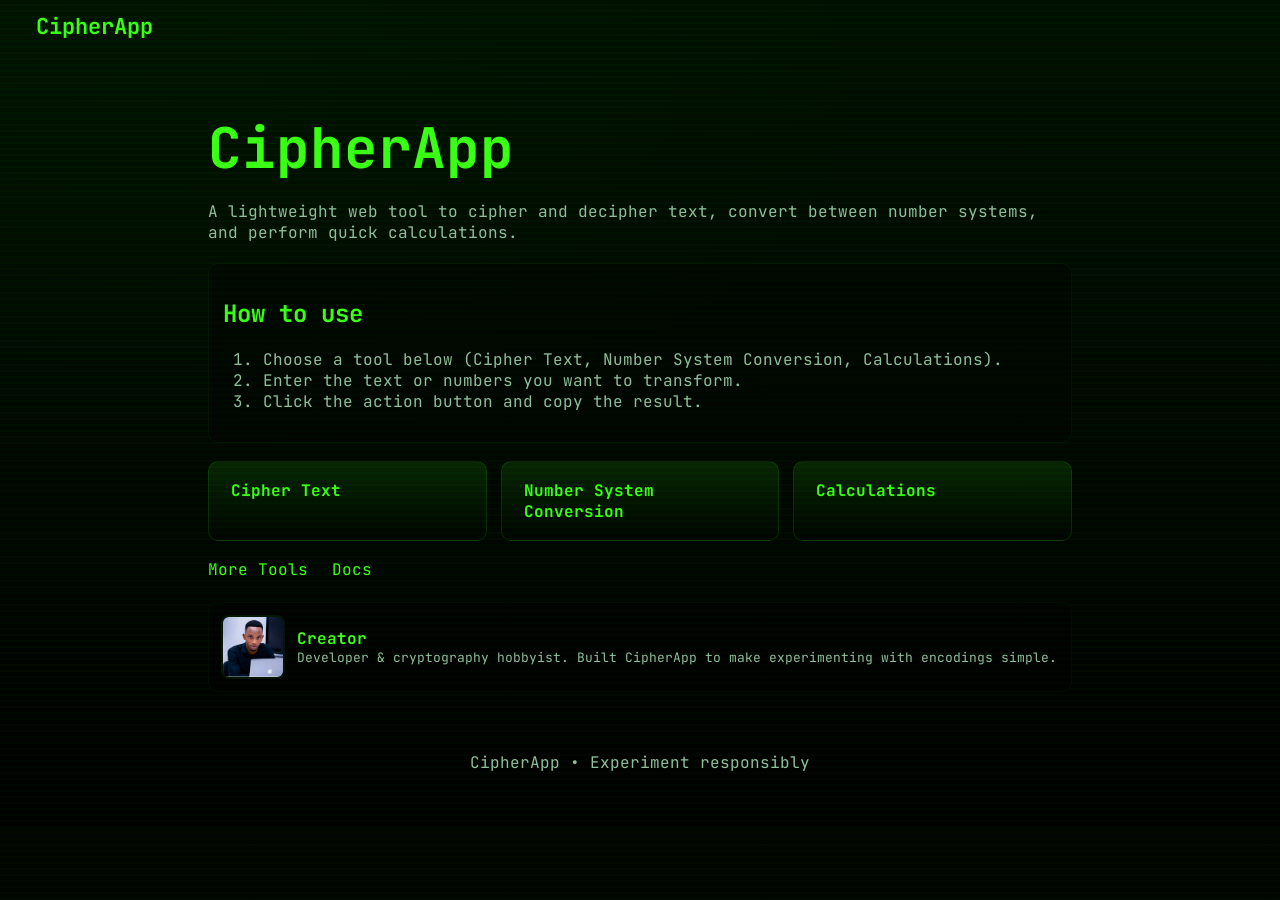
==== index.html @ bc1c87d9 "HomePage for the CipherApp Done" ====
<!doctype html>
<html lang="en">
<head>
	<meta charset="utf-8" />
	<meta name="viewport" content="width=device-width,initial-scale=1" />
	<title>CipherApp — Home</title>
	<link rel="stylesheet" href="style.css">
	<link href="https://fonts.googleapis.com/css2?family=JetBrains+Mono:wght@300;400;600&display=swap" rel="stylesheet">
</head>
<body>
	<div class="matrix"></div>
	<header class="topbar">
		<div class="brand">CipherApp</div>
	</header>

	<main class="center">
		<h1>CipherApp</h1>
		<p class="lead">A lightweight web tool to cipher and decipher text, convert between number systems, and perform quick calculations.</p>

		<section class="how">
			<h2>How to use</h2>
			<ol>
				<li>Choose a tool below (Cipher Text, Number System Conversion, Calculations).</li>
				<li>Enter the text or numbers you want to transform.</li>
				<li>Click the action button and copy the result.</li>
			</ol>
		</section>

		<div class="actions-row">
			<a class="big-btn" href="#cipher">Cipher Text</a>
			<a class="big-btn" href="#numbers">Number System Conversion</a>
			<a class="big-btn" href="#calc">Calculations</a>
		</div>

		<div class="extra-row">
			<a class="link-btn" href="#tools">More Tools</a>
			<a class="link-btn" href="#docs">Docs</a>
		</div>

		<aside class="dev-card">
			<img src="imgs/ME.png" alt="Creator" class="dp">
			<div>
				<div class="dev-name">Creator</div>
				<div class="dev-bio">Developer & cryptography hobbyist. Built CipherApp to make experimenting with encodings simple.</div>
			</div>
		</aside>
	</main>

	<footer class="footer">CipherApp • Experiment responsibly</footer>
</body>
</html>
---- style.css ----
:root{
	--bg:#000a00;
	--panel:#07130a;
	--muted:#8fbf9a;
	--neon:#39ff14;
	--glass: rgba(255,255,255,0.02);
}

*{box-sizing:border-box}
html,body{height:100%}
body{
	margin:0;
	font-family: 'JetBrains Mono', ui-monospace, SFMono-Regular, Menlo, Monaco, 'Roboto Mono', monospace;
	background: radial-gradient(800px 400px at 10% 10%, rgba(57,255,20,0.02), transparent), linear-gradient(180deg,#001000 0%, #000 100%);
	color: #b8f7b0;
	-webkit-font-smoothing:antialiased;
	-moz-osx-font-smoothing:grayscale;
}

.matrix{
	position:fixed; inset:0; z-index:0; pointer-events:none; background-image: linear-gradient(transparent 92%, rgba(57,255,20,0.02) 92%), repeating-linear-gradient(0deg, rgba(57,255,20,0.02) 0 2px, transparent 2px 6px);
	mix-blend-mode:screen; opacity:0.9;
}

.topbar{position:relative; z-index:3; padding:12px 36px}
.brand{font-size:22px; color:var(--neon); font-weight:700}

.center{position:relative; z-index:3; max-width:920px; margin:28px auto; padding:24px 28px; text-align:left}
h1{font-size:56px; margin:6px 0; color:var(--neon);}
.lead{color:var(--muted); font-size:16px; margin-bottom:20px}

.how{background:rgba(0,0,0,0.3); border:1px solid rgba(57,255,20,0.06); padding:14px; border-radius:10px; color:var(--muted); margin-bottom:18px}
.how h2{color:var(--neon)}

.actions-row{display:flex; gap:14px; margin:18px 0}
.big-btn{flex:1; display:inline-block; padding:18px 22px; background:linear-gradient(180deg, rgba(57,255,20,0.12), rgba(0,0,0,0.2)); color:var(--neon); text-decoration:none; border-radius:10px; font-weight:700; border:1px solid rgba(57,255,20,0.12)}
.big-btn:hover{box-shadow:0 10px 30px rgba(57,255,20,0.06)}

.extra-row{margin-top:10px}
.link-btn{color:var(--neon); text-decoration:none; margin-right:14px}

.dev-card{display:flex; gap:12px; align-items:center; margin-top:22px; background:rgba(0,0,0,0.35); padding:12px; border-radius:10px; border:1px solid rgba(57,255,20,0.04)}
.dev-card .dp{width:64px; height:64px; border-radius:8px; object-fit:cover; border:2px solid rgba(57,255,20,0.08)}
.dev-name{font-weight:700; color:var(--neon)}
.dev-bio{color:var(--muted); font-size:13px}

.footer{margin-top:36px; color:var(--muted); text-align:center}

@media (max-width:700px){
	.actions-row{flex-direction:column}
	.big-btn{width:100%}
	.center{padding:18px}
}
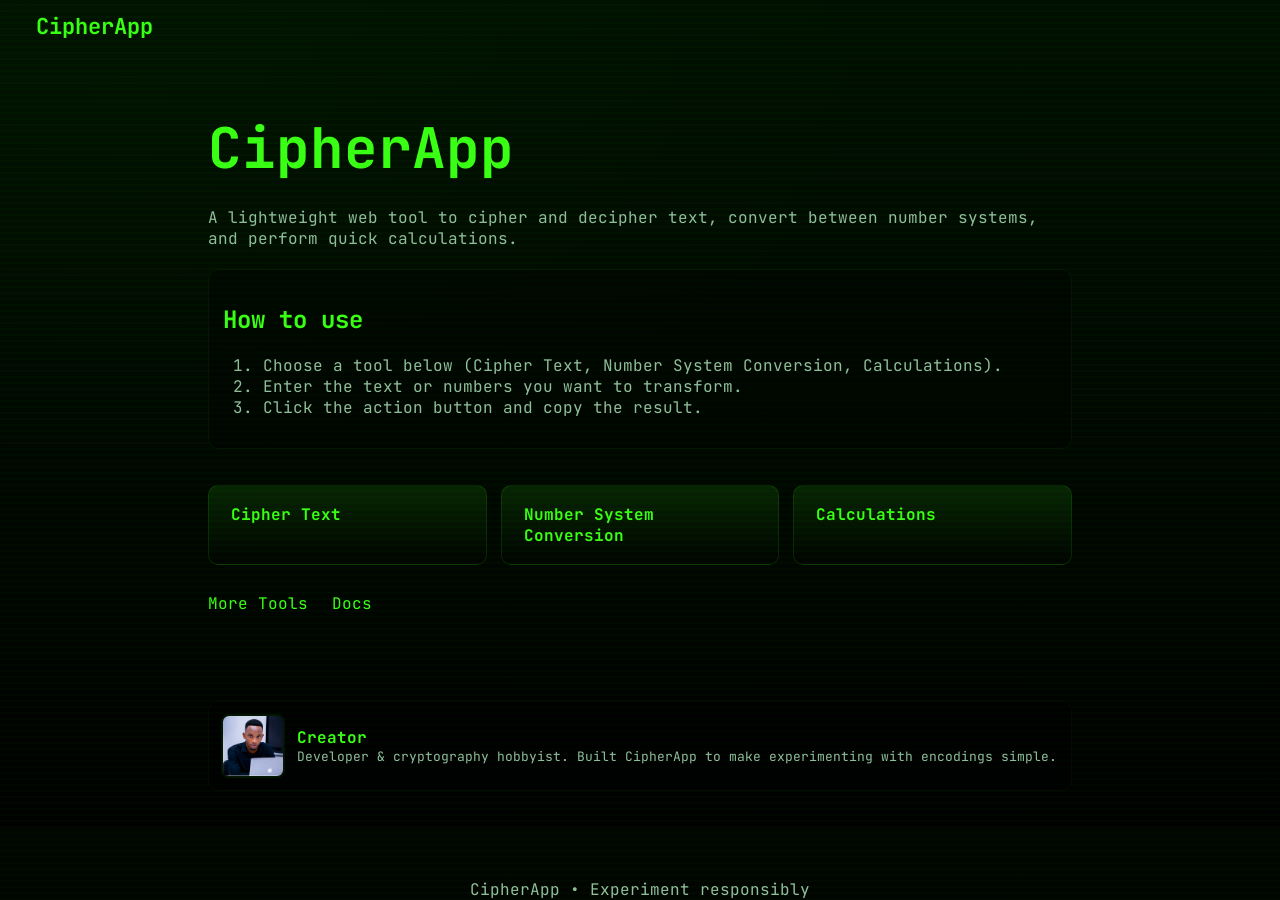
==== commit dc171e22: "Cipher text and Number Convertion System Pages added" ====
--- a/index.html
+++ b/index.html
@@ -1,51 +1,63 @@
 <!doctype html>
 <html lang="en">
-<head>
-	<meta charset="utf-8" />
-	<meta name="viewport" content="width=device-width,initial-scale=1" />
-	<title>CipherApp — Home</title>
-	<link rel="stylesheet" href="style.css">
-	<link href="https://fonts.googleapis.com/css2?family=JetBrains+Mono:wght@300;400;600&display=swap" rel="stylesheet">
-</head>
-<body>
-	<div class="matrix"></div>
-	<header class="topbar">
-		<div class="brand">CipherApp</div>
-	</header>
+  <head>
+    <meta charset="utf-8" />
+    <meta name="viewport" content="width=device-width,initial-scale=1" />
+    <title>CipherApp — Home</title>
+    <link rel="stylesheet" href="style.css" />
+    <link
+      href="https://fonts.googleapis.com/css2?family=JetBrains+Mono:wght@300;400;600&display=swap"
+      rel="stylesheet"
+    />
+  </head>
+  <body>
+    <div class="matrix"></div>
+    <header class="topbar">
+      <div class="brand">CipherApp</div>
+    </header>
 
-	<main class="center">
-		<h1>CipherApp</h1>
-		<p class="lead">A lightweight web tool to cipher and decipher text, convert between number systems, and perform quick calculations.</p>
+    <main class="center">
+      <h1>CipherApp</h1>
+      <p class="lead">
+        A lightweight web tool to cipher and decipher text, convert between
+        number systems, and perform quick calculations.
+      </p>
 
-		<section class="how">
-			<h2>How to use</h2>
-			<ol>
-				<li>Choose a tool below (Cipher Text, Number System Conversion, Calculations).</li>
-				<li>Enter the text or numbers you want to transform.</li>
-				<li>Click the action button and copy the result.</li>
-			</ol>
-		</section>
+      <section class="how">
+        <h2>How to use</h2>
+        <ol>
+          <li>
+            Choose a tool below (Cipher Text, Number System Conversion,
+            Calculations).
+          </li>
+          <li>Enter the text or numbers you want to transform.</li>
+          <li>Click the action button and copy the result.</li>
+        </ol>
+      </section>
 
-		<div class="actions-row">
-			<a class="big-btn" href="#cipher">Cipher Text</a>
-			<a class="big-btn" href="#numbers">Number System Conversion</a>
-			<a class="big-btn" href="#calc">Calculations</a>
-		</div>
+      <div class="actions-row">
+        <a class="big-btn" href="ciphertext.html">Cipher Text</a>
+        <a class="big-btn" href="numconv.html">Number System Conversion</a>
+        <a class="big-btn" href="#calc">Calculations</a>
+      </div>
 
-		<div class="extra-row">
-			<a class="link-btn" href="#tools">More Tools</a>
-			<a class="link-btn" href="#docs">Docs</a>
-		</div>
+      <div class="extra-row">
+        <a class="link-btn" href="#tools">More Tools</a>
+        <a class="link-btn" href="#docs">Docs</a>
+      </div>
 
-		<aside class="dev-card">
-			<img src="imgs/ME.png" alt="Creator" class="dp">
-			<div>
-				<div class="dev-name">Creator</div>
-				<div class="dev-bio">Developer & cryptography hobbyist. Built CipherApp to make experimenting with encodings simple.</div>
-			</div>
-		</aside>
-	</main>
+      <aside class="dev-card">
+        <img src="imgs/ME.png" alt="Creator" class="dp" />
+        <div>
+          <div class="dev-name">Creator</div>
+          <div class="dev-bio">
+            Developer & cryptography hobbyist. Built CipherApp to make
+            experimenting with encodings simple.
+          </div>
+        </div>
+      </aside>
+    </main>
 
-	<footer class="footer">CipherApp • Experiment responsibly</footer>
-</body>
+    <footer class="footer">CipherApp • Experiment responsibly</footer>
+  </body>
 </html>
--- a/style.css
+++ b/style.css
@@ -10,6 +10,9 @@
 html,body{height:100%}
 body{
 	margin:0;
+	display:flex;
+	flex-direction:column;
+	min-height:100vh;
 	font-family: 'JetBrains Mono', ui-monospace, SFMono-Regular, Menlo, Monaco, 'Roboto Mono', monospace;
 	background: radial-gradient(800px 400px at 10% 10%, rgba(57,255,20,0.02), transparent), linear-gradient(180deg,#001000 0%, #000 100%);
 	color: #b8f7b0;
@@ -25,7 +28,7 @@
 .topbar{position:relative; z-index:3; padding:12px 36px}
 .brand{font-size:22px; color:var(--neon); font-weight:700}
 
-.center{position:relative; z-index:3; max-width:920px; margin:28px auto; padding:24px 28px; text-align:left}
+.center{position:relative; z-index:3; max-width:920px; margin:28px auto; padding:24px 28px; text-align:left; display:flex; flex-direction:column; flex:1;}
 h1{font-size:56px; margin:6px 0; color:var(--neon);}
 .lead{color:var(--muted); font-size:16px; margin-bottom:20px}
 
@@ -39,7 +42,7 @@
 .extra-row{margin-top:10px}
 .link-btn{color:var(--neon); text-decoration:none; margin-right:14px}
 
-.dev-card{display:flex; gap:12px; align-items:center; margin-top:22px; background:rgba(0,0,0,0.35); padding:12px; border-radius:10px; border:1px solid rgba(57,255,20,0.04)}
+.dev-card{display:flex; gap:12px; align-items:center; margin-top:auto; background:rgba(0,0,0,0.35); padding:12px; border-radius:10px; border:1px solid rgba(57,255,20,0.04)}
 .dev-card .dp{width:64px; height:64px; border-radius:8px; object-fit:cover; border:2px solid rgba(57,255,20,0.08)}
 .dev-name{font-weight:700; color:var(--neon)}
 .dev-bio{color:var(--muted); font-size:13px}
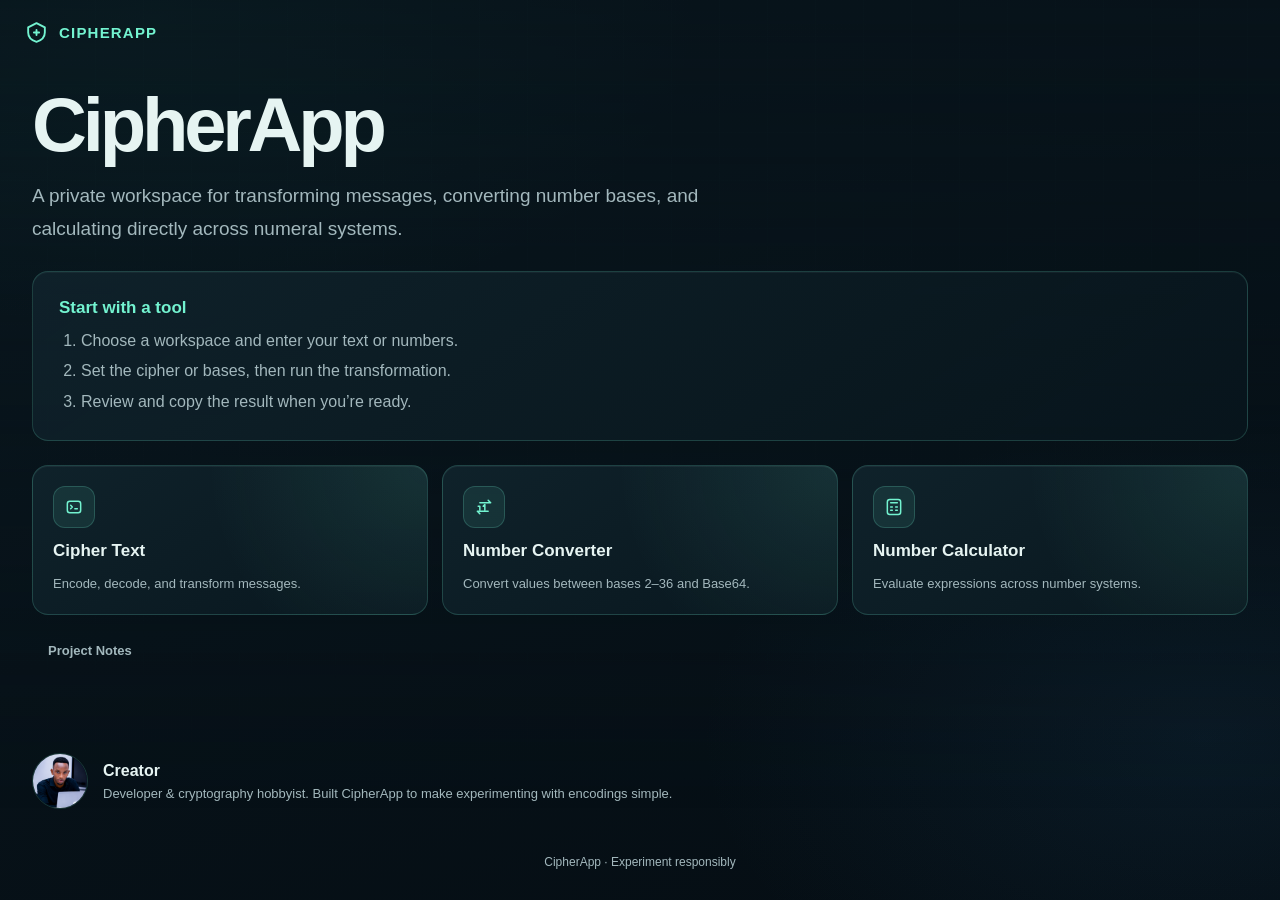
==== commit a30e4394: "User Interface Improved" ====
--- a/index.html
+++ b/index.html
@@ -2,52 +2,129 @@
 <html lang="en">
   <head>
     <meta charset="utf-8" />
-    <meta name="viewport" content="width=device-width,initial-scale=1" />
+    <meta name="viewport" content="width=device-width, initial-scale=1" />
+    <meta name="theme-color" content="#071219" />
     <title>CipherApp — Home</title>
-    <link rel="stylesheet" href="style.css" />
+    <link rel="preconnect" href="https://fonts.googleapis.com" />
+    <link rel="preconnect" href="https://fonts.gstatic.com" crossorigin />
     <link
       href="https://fonts.googleapis.com/css2?family=JetBrains+Mono:wght@300;400;600&display=swap"
       rel="stylesheet"
     />
+    <link rel="stylesheet" href="style.css" />
   </head>
   <body>
+    <a class="skip-link" href="#main-content">Skip to content</a>
     <div class="matrix"></div>
     <header class="topbar">
-      <div class="brand">CipherApp</div>
+      <div class="brand">
+        <svg
+          class="brand-mark"
+          viewBox="0 0 24 24"
+          fill="none"
+          stroke="currentColor"
+          stroke-width="1.8"
+          stroke-linecap="round"
+          stroke-linejoin="round"
+          aria-hidden="true"
+          focusable="false"
+        >
+          <path d="M12 3 20 7v5c0 4.5-3.1 7.5-8 9-4.9-1.5-8-4.5-8-9V7l8-4Z" />
+          <path d="M9.5 12h5M12 9.5v5" />
+        </svg>
+        CipherApp
+      </div>
     </header>
 
-    <main class="center">
+    <main class="center" id="main-content" tabindex="-1">
       <h1>CipherApp</h1>
       <p class="lead">
-        A lightweight web tool to cipher and decipher text, convert between
-        number systems, and perform quick calculations.
+        A private workspace for transforming messages, converting number bases,
+        and calculating directly across numeral systems.
       </p>
 
       <section class="how">
-        <h2>How to use</h2>
+        <h2>Start with a tool</h2>
         <ol>
-          <li>
-            Choose a tool below (Cipher Text, Number System Conversion,
-            Calculations).
-          </li>
-          <li>Enter the text or numbers you want to transform.</li>
-          <li>Click the action button and copy the result.</li>
+          <li>Choose a workspace and enter your text or numbers.</li>
+          <li>Set the cipher or bases, then run the transformation.</li>
+          <li>Review and copy the result when you’re ready.</li>
         </ol>
       </section>
 
-      <div class="actions-row">
-        <a class="big-btn" href="ciphertext.html">Cipher Text</a>
-        <a class="big-btn" href="numconv.html">Number System Conversion</a>
-        <a class="big-btn" href="#calc">Calculations</a>
-      </div>
+      <nav class="actions-row" id="tools" aria-label="CipherApp tools">
+        <a class="big-btn" href="ciphertext.html">
+          <span class="tool-icon">
+            <svg
+              viewBox="0 0 24 24"
+              fill="none"
+              stroke="currentColor"
+              stroke-width="1.8"
+              stroke-linecap="round"
+              stroke-linejoin="round"
+              aria-hidden="true"
+              focusable="false"
+            >
+              <rect x="4" y="5" width="16" height="14" rx="3" />
+              <path d="m8 10 2 2-2 2M13 14h3" />
+            </svg>
+          </span>
+          Cipher Text
+          <span class="tool-description">Encode, decode, and transform messages.</span>
+        </a>
+        <a class="big-btn" href="numconv.html">
+          <span class="tool-icon">
+            <svg
+              viewBox="0 0 24 24"
+              fill="none"
+              stroke="currentColor"
+              stroke-width="1.8"
+              stroke-linecap="round"
+              stroke-linejoin="round"
+              aria-hidden="true"
+              focusable="false"
+            >
+              <path d="M7 7h13l-3-3M17 17H4l3 3" />
+              <path d="M5 11h2v5M13 11h-2l2-2v7" />
+            </svg>
+          </span>
+          Number Converter
+          <span class="tool-description">Convert values between bases 2–36 and Base64.</span>
+        </a>
+        <a class="big-btn" href="numcalc.html">
+          <span class="tool-icon">
+            <svg
+              viewBox="0 0 24 24"
+              fill="none"
+              stroke="currentColor"
+              stroke-width="1.8"
+              stroke-linecap="round"
+              stroke-linejoin="round"
+              aria-hidden="true"
+              focusable="false"
+            >
+              <rect x="4" y="3" width="16" height="18" rx="3" />
+              <path d="M8 7h8M8 12h2M14 12h2M8 16h2M14 16h2" />
+            </svg>
+          </span>
+          Number Calculator
+          <span class="tool-description">Evaluate expressions across number systems.</span>
+        </a>
+      </nav>
 
       <div class="extra-row">
-        <a class="link-btn" href="#tools">More Tools</a>
-        <a class="link-btn" href="#docs">Docs</a>
+        <a class="link-btn" href="README.md">Project Notes</a>
       </div>
 
       <aside class="dev-card">
-        <img src="imgs/ME.png" alt="Creator" class="dp" />
+        <img
+          src="imgs/ME.png"
+          alt="Creator"
+          class="dp"
+          width="56"
+          height="56"
+          loading="lazy"
+        />
         <div>
           <div class="dev-name">Creator</div>
           <div class="dev-bio">
@@ -58,6 +135,6 @@
       </aside>
     </main>
 
-    <footer class="footer">CipherApp • Experiment responsibly</footer>
+    <footer class="footer">CipherApp · Experiment responsibly</footer>
   </body>
 </html>
--- a/style.css
+++ b/style.css
@@ -1,58 +1,666 @@
-:root{
-	--bg:#000a00;
-	--panel:#07130a;
-	--muted:#8fbf9a;
-	--neon:#39ff14;
-	--glass: rgba(255,255,255,0.02);
-}
-
-*{box-sizing:border-box}
-html,body{height:100%}
-body{
-	margin:0;
-	display:flex;
-	flex-direction:column;
-	min-height:100vh;
-	font-family: 'JetBrains Mono', ui-monospace, SFMono-Regular, Menlo, Monaco, 'Roboto Mono', monospace;
-	background: radial-gradient(800px 400px at 10% 10%, rgba(57,255,20,0.02), transparent), linear-gradient(180deg,#001000 0%, #000 100%);
-	color: #b8f7b0;
-	-webkit-font-smoothing:antialiased;
-	-moz-osx-font-smoothing:grayscale;
-}
-
-.matrix{
-	position:fixed; inset:0; z-index:0; pointer-events:none; background-image: linear-gradient(transparent 92%, rgba(57,255,20,0.02) 92%), repeating-linear-gradient(0deg, rgba(57,255,20,0.02) 0 2px, transparent 2px 6px);
-	mix-blend-mode:screen; opacity:0.9;
-}
-
-.topbar{position:relative; z-index:3; padding:12px 36px}
-.brand{font-size:22px; color:var(--neon); font-weight:700}
-
-.center{position:relative; z-index:3; max-width:920px; margin:28px auto; padding:24px 28px; text-align:left; display:flex; flex-direction:column; flex:1;}
-h1{font-size:56px; margin:6px 0; color:var(--neon);}
-.lead{color:var(--muted); font-size:16px; margin-bottom:20px}
-
-.how{background:rgba(0,0,0,0.3); border:1px solid rgba(57,255,20,0.06); padding:14px; border-radius:10px; color:var(--muted); margin-bottom:18px}
-.how h2{color:var(--neon)}
-
-.actions-row{display:flex; gap:14px; margin:18px 0}
-.big-btn{flex:1; display:inline-block; padding:18px 22px; background:linear-gradient(180deg, rgba(57,255,20,0.12), rgba(0,0,0,0.2)); color:var(--neon); text-decoration:none; border-radius:10px; font-weight:700; border:1px solid rgba(57,255,20,0.12)}
-.big-btn:hover{box-shadow:0 10px 30px rgba(57,255,20,0.06)}
-
-.extra-row{margin-top:10px}
-.link-btn{color:var(--neon); text-decoration:none; margin-right:14px}
-
-.dev-card{display:flex; gap:12px; align-items:center; margin-top:auto; background:rgba(0,0,0,0.35); padding:12px; border-radius:10px; border:1px solid rgba(57,255,20,0.04)}
-.dev-card .dp{width:64px; height:64px; border-radius:8px; object-fit:cover; border:2px solid rgba(57,255,20,0.08)}
-.dev-name{font-weight:700; color:var(--neon)}
-.dev-bio{color:var(--muted); font-size:13px}
-
-.footer{margin-top:36px; color:var(--muted); text-align:center}
-
-@media (max-width:700px){
-	.actions-row{flex-direction:column}
-	.big-btn{width:100%}
-	.center{padding:18px}
-}
-
-
+:root {
+  color-scheme: dark;
+  --bg: #071219;
+  --panel: #0c1c24;
+  --panel-raised: #10232c;
+  --text: #e6f4f2;
+  --muted: #a3b8bd;
+  --neon: #73f3d0;
+  --accent: #a8f7df;
+  --border: rgba(115, 243, 208, 0.18);
+  --glass: rgba(10, 28, 35, 0.82);
+}
+
+* {
+  box-sizing: border-box;
+}
+
+html {
+  min-height: 100%;
+  scroll-behavior: smooth;
+  scroll-padding-top: 24px;
+  color-scheme: dark;
+}
+
+body {
+  min-height: 100vh;
+  margin: 0;
+  display: flex;
+  flex-direction: column;
+  background:
+    radial-gradient(800px 460px at 12% 2%, rgba(35, 142, 128, 0.16), transparent 68%),
+    radial-gradient(720px 460px at 94% 82%, rgba(40, 104, 151, 0.13), transparent 70%),
+    linear-gradient(160deg, #0b1a22 0%, #071219 50%, #050d13 100%);
+  color: var(--text);
+  font-family:
+    "Segoe UI", "Helvetica Neue", Arial, ui-sans-serif, system-ui, sans-serif;
+  line-height: 1.6;
+  -webkit-font-smoothing: antialiased;
+  -moz-osx-font-smoothing: grayscale;
+  touch-action: manipulation;
+}
+
+a {
+  color: var(--neon);
+}
+
+a:hover {
+  color: var(--accent);
+}
+
+.matrix {
+  position: fixed;
+  inset: 0;
+  z-index: 0;
+  pointer-events: none;
+  background:
+    linear-gradient(rgba(7, 18, 25, 0.72), rgba(7, 18, 25, 0.72)),
+    repeating-linear-gradient(
+      90deg,
+      transparent 0,
+      transparent 47px,
+      rgba(115, 243, 208, 0.045) 48px
+    ),
+    repeating-linear-gradient(
+      0deg,
+      transparent 0,
+      transparent 47px,
+      rgba(115, 243, 208, 0.035) 48px
+    );
+  mask-image: linear-gradient(to bottom, black, transparent 90%);
+}
+
+.skip-link {
+  position: fixed;
+  top: 12px;
+  left: 12px;
+  z-index: 20;
+  padding: 10px 14px;
+  transform: translateY(-160%);
+  border: 1px solid var(--border);
+  border-radius: 10px;
+  background: var(--panel-raised);
+  color: var(--text);
+  text-decoration: none;
+}
+
+.skip-link:focus {
+  transform: translateY(0);
+}
+
+.topbar {
+  position: relative;
+  z-index: 3;
+  display: flex;
+  align-items: center;
+  width: min(1280px, calc(100% - 48px));
+  margin: 0 auto;
+  padding: 20px 0 0;
+}
+
+.brand {
+  display: inline-flex;
+  align-items: center;
+  gap: 10px;
+  color: var(--neon);
+  font-size: 15px;
+  font-weight: 700;
+  letter-spacing: 0.08em;
+  text-transform: uppercase;
+}
+
+.brand-mark {
+  width: 25px;
+  height: 25px;
+  flex: 0 0 auto;
+}
+
+.center {
+  position: relative;
+  z-index: 2;
+  display: flex;
+  flex: 1;
+  flex-direction: column;
+  width: min(100% - clamp(24px, 5vw, 72px), 1280px);
+  max-width: none;
+  margin: clamp(20px, 4vh, 42px) auto;
+  padding: 0;
+}
+
+h1,
+h2,
+h3 {
+  color: var(--text);
+  line-height: 1.15;
+  text-wrap: balance;
+}
+
+.center > h1 {
+  margin: 0;
+  color: var(--text);
+  font-size: clamp(42px, 8vw, 76px);
+  letter-spacing: -0.055em;
+}
+
+.lead {
+  max-width: 68ch;
+  margin: 12px 0 26px;
+  color: var(--muted);
+  font-size: clamp(16px, 2vw, 19px);
+  line-height: 1.7;
+  text-wrap: pretty;
+}
+
+.how {
+  margin: 0 0 24px;
+  padding: clamp(18px, 3vw, 26px);
+  border: 1px solid var(--border);
+  border-radius: 16px;
+  background: linear-gradient(145deg, rgba(16, 35, 44, 0.86), rgba(8, 22, 29, 0.78));
+  color: var(--muted);
+  box-shadow: inset 0 1px 0 rgba(230, 244, 242, 0.045);
+}
+
+.how h2 {
+  margin: 0 0 10px;
+  color: var(--neon);
+  font-size: 17px;
+}
+
+.how ol {
+  margin: 0;
+  padding-left: 22px;
+}
+
+.how li + li {
+  margin-top: 5px;
+}
+
+.actions-row {
+  display: grid;
+  grid-template-columns: repeat(3, minmax(0, 1fr));
+  gap: 14px;
+  margin: 0;
+}
+
+.big-btn,
+.link-btn {
+  display: inline-flex;
+  align-items: center;
+  justify-content: center;
+  gap: 9px;
+  min-height: 44px;
+  border: 1px solid var(--border);
+  border-radius: 12px;
+  background: rgba(13, 31, 39, 0.92);
+  color: var(--text);
+  font: inherit;
+  font-size: 14px;
+  font-weight: 650;
+  line-height: 1.3;
+  padding: 11px 15px;
+  text-decoration: none;
+  cursor: pointer;
+  touch-action: manipulation;
+  transition:
+    transform 160ms ease,
+    border-color 160ms ease,
+    background-color 160ms ease,
+    color 160ms ease,
+    box-shadow 160ms ease;
+}
+
+.big-btn:hover,
+.link-btn:hover {
+  transform: none;
+  border-color: rgba(115, 243, 208, 0.54);
+  background: rgba(18, 47, 54, 0.98);
+  color: #f3fffc;
+  box-shadow: 0 12px 30px rgba(0, 0, 0, 0.2);
+  text-decoration: none;
+}
+
+.big-btn:active,
+.link-btn:active {
+  transform: none;
+}
+
+.actions-row .big-btn {
+  min-height: 142px;
+  flex: initial;
+  flex-direction: column;
+  align-items: flex-start;
+  justify-content: flex-start;
+  gap: 12px;
+  border-color: var(--border);
+  border-radius: 16px;
+  background:
+    radial-gradient(circle at 100% 0, rgba(115, 243, 208, 0.11), transparent 52%),
+    linear-gradient(145deg, rgba(16, 35, 44, 0.94), rgba(9, 23, 31, 0.94));
+  color: var(--text);
+  font-size: 17px;
+  padding: 20px;
+  white-space: normal;
+  box-shadow: inset 0 1px 0 rgba(230, 244, 242, 0.055);
+}
+
+.actions-row .big-btn:hover {
+  border-color: rgba(115, 243, 208, 0.58);
+  background:
+    radial-gradient(circle at 100% 0, rgba(115, 243, 208, 0.17), transparent 52%),
+    linear-gradient(145deg, rgba(18, 43, 51, 0.98), rgba(10, 28, 36, 0.98));
+  color: #f3fffc;
+}
+
+.tool-icon {
+  display: grid;
+  width: 42px;
+  height: 42px;
+  place-items: center;
+  border: 1px solid rgba(115, 243, 208, 0.2);
+  border-radius: 12px;
+  background: rgba(115, 243, 208, 0.09);
+  color: var(--neon);
+}
+
+.tool-icon svg,
+.home-link svg,
+.tips-toggle svg,
+.link-btn svg {
+  width: 20px;
+  height: 20px;
+  flex: 0 0 auto;
+}
+
+.tool-description {
+  color: var(--muted);
+  font-size: 13px;
+  font-weight: 400;
+  line-height: 1.5;
+}
+
+.extra-row {
+  display: flex;
+  flex-wrap: wrap;
+  gap: 10px;
+  margin-top: 16px;
+}
+
+.extra-row .link-btn {
+  min-height: 40px;
+  border-color: transparent;
+  background: transparent;
+  color: var(--muted);
+  font-size: 13px;
+}
+
+.extra-row .link-btn:hover {
+  border-color: var(--border);
+  color: var(--neon);
+}
+
+.dev-card {
+  display: flex;
+  align-items: center;
+  gap: 15px;
+  margin-top: auto;
+  padding: 18px 0 0;
+  border: 0;
+  background: transparent;
+}
+
+.dev-card .dp {
+  width: 56px;
+  height: 56px;
+  flex: 0 0 auto;
+  border: 1px solid var(--border);
+  border-radius: 50%;
+  object-fit: cover;
+}
+
+.dev-name {
+  color: var(--text);
+  font-weight: 650;
+}
+
+.dev-bio {
+  color: var(--muted);
+  font-size: 13px;
+  line-height: 1.55;
+}
+
+.cipher-shell {
+  width: 100%;
+  min-height: 0;
+  gap: clamp(18px, 2.5vw, 28px);
+  border: 1px solid var(--border);
+  border-radius: 22px;
+  background:
+    radial-gradient(circle at 10% 0, rgba(115, 243, 208, 0.075), transparent 36%),
+    linear-gradient(145deg, rgba(13, 30, 38, 0.94), rgba(7, 18, 25, 0.96));
+  color: var(--text);
+  box-shadow:
+    0 28px 80px rgba(0, 0, 0, 0.32),
+    inset 0 1px 0 rgba(230, 244, 242, 0.06);
+}
+
+.workspace-intro {
+  max-width: 800px;
+}
+
+.workspace-kicker {
+  color: var(--neon);
+  font-size: 11px;
+  font-weight: 700;
+  letter-spacing: 0.14em;
+}
+
+.workspace-intro h1,
+.page-header h1 {
+  color: var(--text);
+  letter-spacing: -0.045em;
+  line-height: 1.05;
+}
+
+.workspace-intro p,
+.page-header .lead {
+  color: var(--muted);
+  line-height: 1.65;
+}
+
+.wire-panel,
+.panel-card {
+  border: 1px solid rgba(163, 184, 189, 0.13);
+  border-radius: 16px;
+  background: linear-gradient(145deg, rgba(15, 34, 42, 0.82), rgba(9, 24, 31, 0.78));
+  box-shadow:
+    inset 0 1px 0 rgba(230, 244, 242, 0.045),
+    0 14px 34px rgba(0, 0, 0, 0.16);
+}
+
+.wire-panel {
+  backdrop-filter: blur(12px);
+}
+
+.panel-heading h2,
+.panel-card h2 {
+  color: var(--text);
+}
+
+.panel-heading p {
+  color: var(--muted);
+  line-height: 1.6;
+}
+
+.field-group label,
+.control-title,
+.output-label {
+  color: var(--neon);
+  font-weight: 650;
+}
+
+.field-group input,
+.field-group select,
+.field-group textarea,
+.output-area {
+  border: 1px solid rgba(163, 184, 189, 0.2);
+  border-radius: 10px;
+  background-color: rgba(4, 14, 20, 0.84);
+  color: var(--text);
+  font: 14px/1.6 "JetBrains Mono", ui-monospace, SFMono-Regular, Menlo, monospace;
+  font-variant-numeric: tabular-nums;
+  box-shadow: inset 0 1px 8px rgba(0, 0, 0, 0.2);
+}
+
+.field-group input::placeholder,
+.field-group textarea::placeholder {
+  color: #91a8ad;
+  opacity: 1;
+}
+
+.field-group select,
+.field-group option {
+  background-color: #0b1b22;
+  color: var(--text);
+}
+
+.field-group select {
+  background-image:
+    linear-gradient(45deg, transparent 50%, var(--neon) 50%),
+    linear-gradient(135deg, var(--neon) 50%, transparent 50%);
+  background-position:
+    calc(100% - 18px) 50%,
+    calc(100% - 12px) 50%;
+  background-size:
+    6px 6px,
+    6px 6px;
+  background-repeat: no-repeat;
+}
+
+.output-label {
+  margin: 0;
+}
+
+.input-area label {
+  position: static;
+  width: auto;
+  height: auto;
+  overflow: visible;
+  clip: auto;
+  color: var(--neon);
+  font-size: 12px;
+  font-weight: 650;
+}
+
+.panel-card .big-btn:not(.control-title) {
+  border-color: rgba(115, 243, 208, 0.35);
+  background: linear-gradient(135deg, #8cf5d9, #54d6bd);
+  color: #08201f;
+  box-shadow: 0 8px 22px rgba(30, 187, 155, 0.12);
+}
+
+.panel-card .big-btn:not(.control-title):hover {
+  border-color: var(--accent);
+  background: linear-gradient(135deg, #b5ffe9, #74e6ce);
+  color: #071b1a;
+}
+
+.link-btn {
+  border-color: var(--border);
+  background: rgba(12, 31, 39, 0.86);
+  color: var(--text);
+}
+
+.link-btn:hover {
+  border-color: rgba(115, 243, 208, 0.54);
+  background: rgba(18, 47, 54, 0.98);
+  color: #f3fffc;
+}
+
+.control-title.big-btn {
+  border-color: rgba(115, 243, 208, 0.4);
+  background: linear-gradient(135deg, #8cf5d9, #54d6bd);
+  color: #08201f;
+  box-shadow: 0 8px 24px rgba(30, 187, 155, 0.15);
+}
+
+.control-title.big-btn:hover {
+  border-color: var(--accent);
+  background: linear-gradient(135deg, #b5ffe9, #74e6ce);
+  color: #071b1a;
+}
+
+.output-area {
+  min-height: 150px;
+  color: var(--text);
+  overflow-wrap: anywhere;
+}
+
+.tips-overlay {
+  z-index: 12;
+}
+
+.home-link,
+.tips-toggle {
+  display: inline-flex;
+  align-items: center;
+  justify-content: center;
+  gap: 8px;
+  min-height: 42px;
+  border: 1px solid var(--border);
+  border-radius: 12px;
+  background: rgba(10, 27, 35, 0.94);
+  color: var(--text);
+  font: inherit;
+  font-size: 13px;
+  font-weight: 650;
+  text-decoration: none;
+  box-shadow: 0 10px 28px rgba(0, 0, 0, 0.22);
+  transition:
+    border-color 160ms ease,
+    background-color 160ms ease,
+    color 160ms ease,
+    transform 160ms ease;
+}
+
+.home-link {
+  padding: 8px 12px;
+}
+
+.tips-toggle {
+  width: 44px;
+  height: 44px;
+  padding: 0;
+  cursor: pointer;
+}
+
+.home-link:hover,
+.tips-toggle:hover {
+  transform: none;
+  border-color: rgba(115, 243, 208, 0.6);
+  background: #102b32;
+  color: var(--neon);
+}
+
+.tips-toggle:focus {
+  transform: none;
+  border-color: var(--border);
+  background: rgba(10, 27, 35, 0.94);
+}
+
+.tips-popup {
+  border-color: var(--border);
+  border-radius: 16px;
+  background: rgba(8, 22, 29, 0.98);
+  color: var(--text);
+  box-shadow: 0 20px 54px rgba(0, 0, 0, 0.45);
+}
+
+.tips-popup h2 {
+  color: var(--neon);
+}
+
+.tips-popup ul {
+  color: var(--muted);
+}
+
+.footer {
+  position: relative;
+  z-index: 2;
+  display: block;
+  margin: auto 24px 20px;
+  padding: 8px 0;
+  color: var(--muted);
+  font-size: 12px;
+  text-align: center;
+}
+
+a:focus-visible,
+button:focus-visible,
+input:focus-visible,
+select:focus-visible,
+textarea:focus-visible,
+.field-group input:focus-visible,
+.field-group select:focus-visible,
+.field-group textarea:focus-visible,
+.tips-toggle:focus-visible {
+  outline: 3px solid var(--neon);
+  outline-offset: 3px;
+}
+
+:where(h1, h2, h3, [id]) {
+  scroll-margin-top: 24px;
+}
+
+@media (max-width: 760px) {
+  .topbar {
+    width: calc(100% - 32px);
+    padding-top: 16px;
+  }
+
+  .center {
+    width: calc(100% - 32px);
+    margin: 22px auto;
+  }
+
+  .actions-row {
+    grid-template-columns: 1fr;
+  }
+
+  .actions-row .big-btn {
+    min-height: 112px;
+  }
+
+  .panel-grid .panel-card.right {
+    position: static;
+  }
+
+  .tips-overlay {
+    top: 12px;
+    right: 12px;
+  }
+}
+
+@media (max-width: 480px) {
+  .topbar {
+    padding-top: 14px;
+  }
+
+  .cipher-shell {
+    border-radius: 16px;
+    padding: 16px;
+  }
+
+  .wire-panel,
+  .panel-card {
+    border-radius: 13px;
+  }
+
+  .panel-heading {
+    display: grid;
+    gap: 8px;
+  }
+
+  .mode-row {
+    grid-template-columns: 1fr;
+  }
+
+  .controls {
+    grid-template-columns: 1fr;
+  }
+}
+
+@media (prefers-reduced-motion: reduce) {
+  html {
+    scroll-behavior: auto;
+  }
+
+  *,
+  *::before,
+  *::after {
+    scroll-behavior: auto !important;
+    animation-duration: 0.01ms !important;
+    animation-iteration-count: 1 !important;
+    transition-duration: 0.01ms !important;
+  }
+}
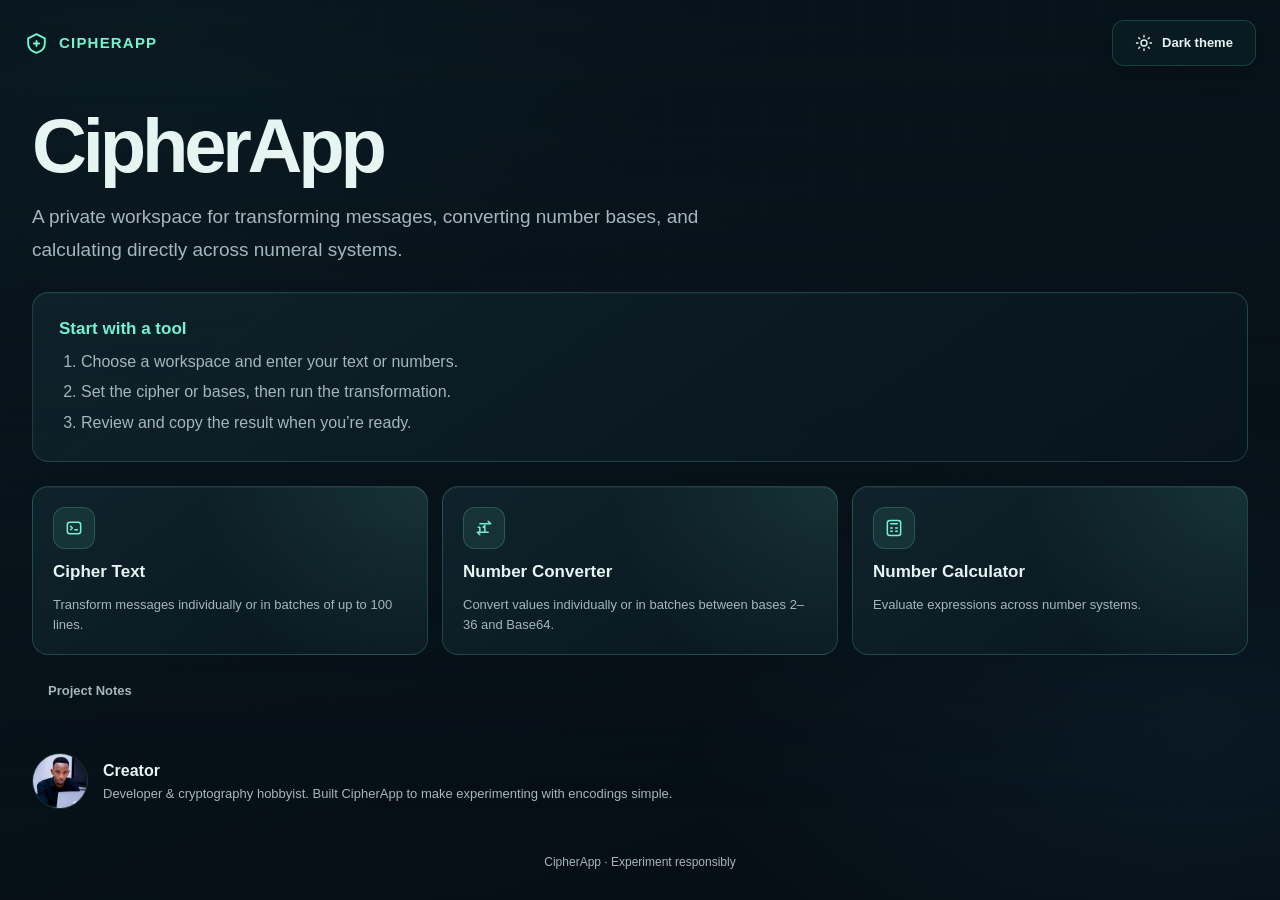
==== commit 9abd8719: "CipherApp V2.0" ====
--- a/index.html
+++ b/index.html
@@ -5,6 +5,7 @@
     <meta name="viewport" content="width=device-width, initial-scale=1" />
     <meta name="theme-color" content="#071219" />
     <title>CipherApp — Home</title>
+    <script src="theme.js"></script>
     <link rel="preconnect" href="https://fonts.googleapis.com" />
     <link rel="preconnect" href="https://fonts.gstatic.com" crossorigin />
     <link
@@ -34,6 +35,42 @@
         </svg>
         CipherApp
       </div>
+      <button
+        class="theme-toggle"
+        type="button"
+        data-theme-toggle
+        aria-label="Switch to light theme"
+        aria-pressed="false"
+      >
+        <svg
+          class="theme-icon theme-icon-sun"
+          viewBox="0 0 24 24"
+          fill="none"
+          stroke="currentColor"
+          stroke-width="1.8"
+          stroke-linecap="round"
+          stroke-linejoin="round"
+          aria-hidden="true"
+          focusable="false"
+        >
+          <circle cx="12" cy="12" r="4" />
+          <path d="M12 2v2m0 16v2M4.93 4.93l1.42 1.42m11.3 11.3 1.42 1.42M2 12h2m16 0h2M4.93 19.07l1.42-1.42m11.3-11.3 1.42-1.42" />
+        </svg>
+        <svg
+          class="theme-icon theme-icon-moon"
+          viewBox="0 0 24 24"
+          fill="none"
+          stroke="currentColor"
+          stroke-width="1.8"
+          stroke-linecap="round"
+          stroke-linejoin="round"
+          aria-hidden="true"
+          focusable="false"
+        >
+          <path d="M20.5 15.5A8.5 8.5 0 0 1 8.5 3.5a8.6 8.6 0 1 0 12 12Z" />
+        </svg>
+        <span class="theme-label">Dark theme</span>
+      </button>
     </header>
 
     <main class="center" id="main-content" tabindex="-1">
@@ -70,7 +107,7 @@
             </svg>
           </span>
           Cipher Text
-          <span class="tool-description">Encode, decode, and transform messages.</span>
+          <span class="tool-description">Transform messages individually or in batches of up to 100 lines.</span>
         </a>
         <a class="big-btn" href="numconv.html">
           <span class="tool-icon">
@@ -89,7 +126,7 @@
             </svg>
           </span>
           Number Converter
-          <span class="tool-description">Convert values between bases 2–36 and Base64.</span>
+          <span class="tool-description">Convert values individually or in batches between bases 2–36 and Base64.</span>
         </a>
         <a class="big-btn" href="numcalc.html">
           <span class="tool-icon">
--- a/style.css
+++ b/style.css
@@ -9,6 +9,10 @@
   --accent: #a8f7df;
   --border: rgba(115, 243, 208, 0.18);
   --glass: rgba(10, 28, 35, 0.82);
+  --page-gradient:
+    radial-gradient(800px 460px at 12% 2%, rgba(35, 142, 128, 0.16), transparent 68%),
+    radial-gradient(720px 460px at 94% 82%, rgba(40, 104, 151, 0.13), transparent 70%),
+    linear-gradient(160deg, #0b1a22 0%, #071219 50%, #050d13 100%);
 }
 
 * {
@@ -27,10 +31,7 @@
   margin: 0;
   display: flex;
   flex-direction: column;
-  background:
-    radial-gradient(800px 460px at 12% 2%, rgba(35, 142, 128, 0.16), transparent 68%),
-    radial-gradient(720px 460px at 94% 82%, rgba(40, 104, 151, 0.13), transparent 70%),
-    linear-gradient(160deg, #0b1a22 0%, #071219 50%, #050d13 100%);
+  background: var(--page-gradient);
   color: var(--text);
   font-family:
     "Segoe UI", "Helvetica Neue", Arial, ui-sans-serif, system-ui, sans-serif;
@@ -368,6 +369,18 @@
   line-height: 1.65;
 }
 
+.security-note {
+  max-width: 72ch;
+  margin: 0;
+  padding: 12px 14px;
+  border: 1px solid rgba(115, 243, 208, 0.2);
+  border-left: 3px solid var(--neon);
+  border-radius: 10px;
+  background: rgba(115, 243, 208, 0.055);
+  color: var(--muted);
+  font-size: 13px;
+}
+
 .wire-panel,
 .panel-card {
   border: 1px solid rgba(163, 184, 189, 0.13);
@@ -496,6 +509,135 @@
   overflow-wrap: anywhere;
 }
 
+.base64-text-panel .field-group textarea {
+  min-height: 180px;
+}
+
+.base64-text-panel .controls {
+  display: flex;
+  flex-wrap: wrap;
+  gap: 10px;
+}
+
+.base64-text-panel .big-btn,
+.base64-text-panel .link-btn {
+  width: auto;
+  min-width: 120px;
+}
+
+.base64-text-panel button:disabled {
+  cursor: not-allowed;
+  opacity: 0.55;
+  box-shadow: none;
+}
+
+.base64-text-output {
+  min-height: 72px;
+}
+
+.batch-panel .field-group textarea {
+  min-height: 180px;
+}
+
+.batch-help {
+  margin: 0 0 18px;
+  padding: 14px 16px;
+  border: 1px solid rgba(115, 243, 208, 0.16);
+  border-radius: 12px;
+  background: rgba(115, 243, 208, 0.045);
+  color: var(--muted);
+}
+
+.batch-help h3 {
+  margin: 0 0 8px;
+  color: var(--neon);
+  font-size: 14px;
+}
+
+.batch-help ol {
+  margin: 0;
+  padding-left: 22px;
+}
+
+.batch-help li + li {
+  margin-top: 4px;
+}
+
+.batch-help p {
+  margin: 10px 0 0;
+  font-size: 13px;
+}
+
+.batch-panel .controls {
+  display: flex;
+  flex-wrap: wrap;
+  gap: 10px;
+}
+
+.batch-panel .big-btn,
+.batch-panel .link-btn {
+  width: auto;
+  min-width: 120px;
+}
+
+.batch-panel button:disabled {
+  cursor: not-allowed;
+  opacity: 0.55;
+  box-shadow: none;
+}
+
+.batch-results {
+  display: grid;
+  gap: 12px;
+  margin: 18px 0 0;
+  padding: 0;
+  list-style: none;
+}
+
+.batch-result {
+  min-width: 0;
+  padding: 14px;
+  border: 1px solid var(--border);
+  border-left: 3px solid var(--neon);
+  border-radius: 10px;
+  background: rgba(4, 14, 20, 0.56);
+}
+
+.batch-result[data-status="error"] {
+  border-left-color: #ff8e8e;
+}
+
+.batch-result-heading {
+  display: flex;
+  flex-wrap: wrap;
+  justify-content: space-between;
+  gap: 8px;
+  margin-bottom: 10px;
+  color: var(--neon);
+}
+
+.batch-result[data-status="error"] .batch-result-heading span {
+  color: #ffaaaa;
+}
+
+.batch-result > strong {
+  display: block;
+  margin: 8px 0 4px;
+  color: var(--muted);
+  font-size: 12px;
+}
+
+.batch-result pre {
+  max-width: 100%;
+  margin: 0;
+  overflow: auto;
+  color: var(--text);
+  font:
+    13px/1.6 "JetBrains Mono", ui-monospace, SFMono-Regular, Menlo, monospace;
+  white-space: pre-wrap;
+  overflow-wrap: anywhere;
+}
+
 .tips-overlay {
   z-index: 12;
 }
@@ -664,3 +806,616 @@
     transition-duration: 0.01ms !important;
   }
 }
+
+.topbar {
+  justify-content: space-between;
+}
+
+.theme-toggle {
+  display: inline-flex;
+  align-items: center;
+  justify-content: center;
+  gap: 9px;
+  min-width: 144px;
+  min-height: 46px;
+  margin-left: auto;
+  padding: 11px 16px;
+  border: 1px solid var(--border);
+  border-radius: 12px;
+  background: rgba(10, 27, 35, 0.94);
+  color: var(--text);
+  font: inherit;
+  font-size: 13px;
+  font-weight: 650;
+  cursor: pointer;
+  box-shadow: 0 8px 22px rgba(0, 0, 0, 0.18);
+  transition:
+    border-color 160ms ease,
+    background-color 160ms ease,
+    color 160ms ease;
+}
+
+.theme-toggle:hover {
+  border-color: rgba(115, 243, 208, 0.6);
+  background: #102b32;
+  color: var(--neon);
+}
+
+.theme-icon {
+  width: 18px;
+  height: 18px;
+  flex: 0 0 auto;
+}
+
+.theme-icon-moon {
+  display: none;
+}
+
+html[data-theme="light"] {
+  color-scheme: light;
+  --bg: #f2f7f6;
+  --panel: #ffffff;
+  --panel-raised: #f5faf9;
+  --text: #173039;
+  --muted: #526a72;
+  --neon: #087c68;
+  --accent: #066653;
+  --border: rgba(16, 105, 88, 0.2);
+  --glass: rgba(255, 255, 255, 0.92);
+  --page-gradient:
+    radial-gradient(800px 460px at 12% 2%, rgba(52, 164, 145, 0.13), transparent 68%),
+    radial-gradient(720px 460px at 94% 82%, rgba(77, 139, 173, 0.11), transparent 70%),
+    linear-gradient(160deg, #f8fbfa 0%, #f0f6f4 56%, #eaf2f0 100%);
+}
+
+html[data-theme="light"] .theme-icon-sun {
+  display: none;
+}
+
+html[data-theme="light"] .theme-icon-moon {
+  display: block;
+}
+
+html[data-theme="light"] body {
+  background: var(--page-gradient) !important;
+  color: var(--text);
+}
+
+html[data-theme="light"] .matrix {
+  opacity: 0.28;
+  background:
+    linear-gradient(rgba(248, 251, 250, 0.72), rgba(248, 251, 250, 0.72)),
+    repeating-linear-gradient(
+      90deg,
+      transparent 0,
+      transparent 47px,
+      rgba(8, 124, 104, 0.05) 48px
+    ),
+    repeating-linear-gradient(
+      0deg,
+      transparent 0,
+      transparent 47px,
+      rgba(8, 124, 104, 0.04) 48px
+    );
+}
+
+html[data-theme="light"] .brand,
+html[data-theme="light"] .workspace-kicker,
+html[data-theme="light"] .how h2,
+html[data-theme="light"] .field-group label,
+html[data-theme="light"] .control-title,
+html[data-theme="light"] .output-label,
+html[data-theme="light"] .batch-help h3,
+html[data-theme="light"] .tips-popup h2 {
+  color: var(--neon);
+}
+
+html[data-theme="light"] h1,
+html[data-theme="light"] h2,
+html[data-theme="light"] h3,
+html[data-theme="light"] .dev-name,
+html[data-theme="light"] .panel-heading h2 {
+  color: var(--text);
+}
+
+html[data-theme="light"] .how,
+html[data-theme="light"] .cipher-shell,
+html[data-theme="light"] .wire-panel,
+html[data-theme="light"] .panel-card,
+html[data-theme="light"] .batch-help {
+  border-color: var(--border);
+  background: linear-gradient(145deg, rgba(255, 255, 255, 0.97), rgba(244, 249, 248, 0.96));
+  color: var(--text);
+  box-shadow:
+    0 14px 36px rgba(32, 69, 74, 0.08),
+    inset 0 1px 0 rgba(255, 255, 255, 0.92);
+}
+
+html[data-theme="light"] .field-group input,
+html[data-theme="light"] .field-group select,
+html[data-theme="light"] .field-group textarea,
+html[data-theme="light"] .output-area,
+html[data-theme="light"] .batch-result {
+  border-color: rgba(39, 91, 94, 0.24);
+  background-color: #fff;
+  color: var(--text);
+  box-shadow: inset 0 1px 4px rgba(32, 69, 74, 0.06);
+}
+
+html[data-theme="light"] .field-group select,
+html[data-theme="light"] .field-group option {
+  background-color: #fff;
+  color: var(--text);
+}
+
+html[data-theme="light"] .field-group input::placeholder,
+html[data-theme="light"] .field-group textarea::placeholder {
+  color: #647d83;
+}
+
+html[data-theme="light"] .security-note {
+  border-color: rgba(8, 124, 104, 0.22);
+  background: rgba(8, 124, 104, 0.06);
+  color: var(--muted);
+}
+
+html[data-theme="light"] .batch-result[data-status="error"] {
+  border-left-color: #c33b36;
+}
+
+html[data-theme="light"] .batch-result[data-status="error"] .batch-result-heading span {
+  color: #a52e2a;
+}
+
+html[data-theme="light"] .big-btn,
+html[data-theme="light"] .link-btn,
+html[data-theme="light"] .home-link,
+html[data-theme="light"] .tips-toggle,
+html[data-theme="light"] .theme-toggle {
+  border-color: var(--border);
+  background: #fff;
+  color: var(--text);
+  box-shadow: 0 6px 16px rgba(32, 69, 74, 0.08);
+}
+
+html[data-theme="light"] .big-btn:hover,
+html[data-theme="light"] .link-btn:hover,
+html[data-theme="light"] .home-link:hover,
+html[data-theme="light"] .tips-toggle:hover,
+html[data-theme="light"] .theme-toggle:hover {
+  border-color: rgba(8, 124, 104, 0.48);
+  background: #eaf6f2;
+  color: #075f50;
+}
+
+html[data-theme="light"] .actions-row .big-btn {
+  background:
+    radial-gradient(circle at 100% 0, rgba(8, 124, 104, 0.07), transparent 52%),
+    linear-gradient(145deg, #fff, #f1f8f6);
+}
+
+html[data-theme="light"] .actions-row .big-btn:hover {
+  background:
+    radial-gradient(circle at 100% 0, rgba(8, 124, 104, 0.1), transparent 52%),
+    linear-gradient(145deg, #fff, #eaf6f2);
+}
+
+html[data-theme="light"] .panel-card .big-btn:not(.control-title),
+html[data-theme="light"] .control-title.big-btn {
+  border-color: #087c68;
+  background: linear-gradient(135deg, #087c68, #0b9278);
+  color: #fff;
+}
+
+html[data-theme="light"] .panel-card .big-btn:not(.control-title):hover,
+html[data-theme="light"] .control-title.big-btn:hover {
+  border-color: #066653;
+  background: linear-gradient(135deg, #066653, #087c68);
+  color: #fff;
+}
+
+html[data-theme="light"] .tips-popup {
+  border-color: var(--border);
+  background: rgba(255, 255, 255, 0.98);
+  color: var(--text);
+  box-shadow: 0 18px 44px rgba(32, 69, 74, 0.16);
+}
+
+html[data-theme="light"] .tips-popup ul,
+html[data-theme="light"] .tips-popup li,
+html[data-theme="light"] .panel-heading p,
+html[data-theme="light"] .workspace-intro p,
+html[data-theme="light"] .page-header .lead,
+html[data-theme="light"] .tool-description,
+html[data-theme="light"] .dev-bio,
+html[data-theme="light"] .footer,
+html[data-theme="light"] .batch-result > strong {
+  color: var(--muted);
+}
+
+body.tool-page {
+  background: var(--page-gradient);
+}
+
+body.tool-page .topbar {
+  display: flex;
+  width: min(1280px, calc(100% - 48px));
+  margin: 0 auto;
+  padding: 20px 0 0;
+}
+
+body.tool-page .footer {
+  display: block;
+}
+
+body.tool-page .center {
+  width: min(100% - clamp(24px, 5vw, 72px), 1180px);
+  margin: clamp(20px, 4vh, 42px) auto;
+}
+
+body.tool-page .cipher-shell {
+  display: grid;
+  grid-template-columns: minmax(0, 1fr);
+  gap: 22px;
+  width: 100%;
+  min-height: 0;
+  padding: clamp(20px, 3vw, 36px);
+  border: 1px solid var(--border);
+  border-radius: 22px;
+  background:
+    radial-gradient(circle at 10% 0, rgba(115, 243, 208, 0.075), transparent 36%),
+    linear-gradient(145deg, rgba(13, 30, 38, 0.94), rgba(7, 18, 25, 0.96));
+  color: var(--text);
+  box-shadow:
+    0 28px 80px rgba(0, 0, 0, 0.26),
+    inset 0 1px 0 rgba(230, 244, 242, 0.06);
+}
+
+body.tool-page .cipher-layout,
+body.tool-page .converter-layout {
+  grid-template-columns: minmax(0, 1.15fr) minmax(320px, 0.85fr);
+}
+
+body.tool-page .workspace-intro {
+  max-width: 760px;
+}
+
+body.tool-page .workspace-intro h1 {
+  margin: 0;
+  color: var(--text);
+  font-size: clamp(34px, 5vw, 56px);
+  line-height: 1.05;
+}
+
+body.tool-page .workspace-intro p {
+  margin: 0;
+  color: var(--muted);
+}
+
+body.tool-page .workspace-intro .security-note {
+  margin-top: 6px;
+}
+
+body.tool-page .wire-panel,
+body.tool-page .panel-card {
+  min-width: 0;
+  border-color: rgba(163, 184, 189, 0.16);
+  border-radius: 16px;
+  background: linear-gradient(145deg, rgba(15, 34, 42, 0.82), rgba(9, 24, 31, 0.78));
+  padding: clamp(18px, 2.4vw, 28px);
+  box-shadow:
+    inset 0 1px 0 rgba(230, 244, 242, 0.045),
+    0 14px 34px rgba(0, 0, 0, 0.12);
+}
+
+body.tool-page .panel-heading {
+  align-items: start;
+  margin-bottom: 18px;
+}
+
+body.tool-page .panel-heading h2 {
+  margin: 0;
+  color: var(--text);
+}
+
+body.tool-page .panel-heading p {
+  max-width: 62ch;
+  margin: 6px 0 0;
+  color: var(--muted);
+}
+
+body.tool-page .field-group label,
+body.tool-page .output-label {
+  color: var(--neon);
+  font-size: 13px;
+}
+
+body.tool-page .field-group input,
+body.tool-page .field-group select,
+body.tool-page .field-group textarea,
+body.tool-page .output-area {
+  min-width: 0;
+  border: 1px solid rgba(163, 184, 189, 0.24);
+  border-radius: 10px;
+  background-color: rgba(4, 14, 20, 0.84);
+  color: var(--text);
+  font: 14px/1.6 "JetBrains Mono", ui-monospace, SFMono-Regular, Menlo, monospace;
+  box-shadow: inset 0 1px 8px rgba(0, 0, 0, 0.16);
+}
+
+body.tool-page .field-group select,
+body.tool-page .field-group input {
+  min-height: 48px;
+  padding: 11px 40px 11px 14px;
+}
+
+body.tool-page .field-group textarea {
+  min-height: 200px;
+  padding: 14px 16px;
+}
+
+body.tool-page .controls {
+  display: flex;
+  flex-wrap: wrap;
+  gap: 12px;
+  margin-top: 16px;
+}
+
+body.tool-page .controls > .big-btn,
+body.tool-page .controls > .link-btn {
+  flex: 1 1 140px;
+  width: auto;
+  min-width: 140px;
+  min-height: 48px;
+  padding: 12px 18px;
+  border-radius: 11px;
+  font-size: 13px;
+  line-height: 1.35;
+  white-space: normal;
+  text-align: center;
+}
+
+body.tool-page .control-title.big-btn {
+  min-height: 50px;
+  padding: 13px 22px;
+}
+
+body.tool-page .tips-overlay {
+  top: 16px;
+  right: max(24px, calc((100vw - 1280px) / 2));
+  display: flex;
+  flex-direction: row;
+  align-items: center;
+  gap: 10px;
+}
+
+body.tool-page .home-link,
+body.tool-page .tips-toggle {
+  min-height: 46px;
+}
+
+body.tool-page .tips-toggle {
+  width: 46px;
+  height: 46px;
+}
+
+body.tool-page .tips-overlay .theme-toggle {
+  pointer-events: auto;
+}
+
+body.tool-page .tips-popup {
+  top: calc(100% + 10px);
+}
+
+.cipher-layout .workspace-intro,
+.converter-layout .workspace-intro {
+  grid-column: 1 / -1;
+}
+
+.cipher-layout .input-panel,
+.converter-layout .input-panel {
+  grid-column: 1;
+  grid-row: 2 / span 2;
+}
+
+.cipher-layout .control-panel,
+.converter-layout .control-panel {
+  grid-column: 2;
+  grid-row: 2;
+}
+
+.cipher-layout .result-panel,
+.converter-layout .result-panel {
+  grid-column: 2;
+  grid-row: 3;
+}
+
+.cipher-layout .batch-panel,
+.converter-layout .batch-panel,
+.converter-layout .base64-text-panel {
+  grid-column: 1 / -1;
+}
+
+.calculator-layout .page-header {
+  align-items: center;
+  padding-bottom: 16px;
+  border-bottom: 1px solid var(--border);
+}
+
+.calculator-layout .page-header h1 {
+  margin: 0;
+  color: var(--text);
+  font-size: clamp(32px, 4.5vw, 52px);
+}
+
+.calculator-layout .panel-grid {
+  grid-template-columns: minmax(0, 1.25fr) minmax(280px, 0.75fr);
+  gap: 20px;
+}
+
+.calculator-layout .panel-grid .panel-card.right {
+  position: static;
+}
+
+.calculator-layout .field-group textarea {
+  min-height: 240px;
+}
+
+@media (max-width: 900px) {
+  body.tool-page .cipher-layout,
+  body.tool-page .converter-layout {
+    grid-template-columns: minmax(0, 1fr);
+  }
+
+  .cipher-layout .workspace-intro,
+  .converter-layout .workspace-intro,
+  .cipher-layout .input-panel,
+  .converter-layout .input-panel,
+  .cipher-layout .control-panel,
+  .converter-layout .control-panel,
+  .cipher-layout .result-panel,
+  .converter-layout .result-panel,
+  .cipher-layout .batch-panel,
+  .converter-layout .batch-panel,
+  .converter-layout .base64-text-panel {
+    grid-column: 1;
+    grid-row: auto;
+  }
+
+  .calculator-layout .panel-grid {
+    grid-template-columns: minmax(0, 1fr);
+  }
+}
+
+@media (max-width: 560px) {
+  .topbar {
+    width: calc(100% - 32px);
+  }
+
+  .topbar .brand {
+    font-size: 13px;
+  }
+
+  .theme-toggle {
+    min-width: 0;
+    min-height: 44px;
+    padding: 10px 12px;
+  }
+
+  body.tool-page .topbar {
+    width: calc(100% - 32px);
+    min-height: 40px;
+    padding-top: 12px;
+  }
+
+  body.tool-page .topbar .brand {
+    display: none;
+  }
+
+  body.tool-page .center {
+    width: calc(100% - 24px);
+    margin: 16px auto;
+  }
+
+  body.tool-page .cipher-shell {
+    gap: 16px;
+    padding: 14px;
+    border-radius: 16px;
+  }
+
+  body.tool-page .wire-panel,
+  body.tool-page .panel-card {
+    padding: 16px;
+  }
+
+  body.tool-page .tips-overlay {
+    top: 10px;
+    right: 12px;
+    gap: 6px;
+  }
+
+  body.tool-page .home-link,
+  body.tool-page .tips-toggle,
+  body.tool-page .tips-overlay .theme-toggle {
+    min-height: 42px;
+  }
+
+  body.tool-page .tips-toggle {
+    width: 42px;
+    height: 42px;
+  }
+
+  body.tool-page .tips-overlay .theme-toggle {
+    min-width: 0;
+    padding: 8px 10px;
+    font-size: 12px;
+  }
+
+  body.tool-page .controls > .big-btn,
+  body.tool-page .controls > .link-btn {
+    flex-basis: 100%;
+    min-width: 0;
+    min-height: 48px;
+    padding: 12px 16px;
+  }
+
+  .calculator-layout .page-header {
+    align-items: start;
+  }
+}
+
+html[data-theme="light"] body.tool-page .cipher-shell,
+html[data-theme="light"] body.tool-page .wire-panel,
+html[data-theme="light"] body.tool-page .panel-card {
+  border-color: var(--border);
+  background: linear-gradient(145deg, rgba(255, 255, 255, 0.97), rgba(244, 249, 248, 0.96));
+  color: var(--text);
+  box-shadow:
+    0 14px 36px rgba(32, 69, 74, 0.08),
+    inset 0 1px 0 rgba(255, 255, 255, 0.92);
+}
+
+html[data-theme="light"] body.tool-page .workspace-intro h1,
+html[data-theme="light"] body.tool-page .panel-heading h2,
+html[data-theme="light"] .calculator-layout .page-header h1 {
+  color: var(--text);
+}
+
+html[data-theme="light"] body.tool-page .workspace-intro p,
+html[data-theme="light"] body.tool-page .panel-heading p,
+html[data-theme="light"] body.tool-page .field-group label,
+html[data-theme="light"] body.tool-page .output-label {
+  color: var(--muted);
+}
+
+html[data-theme="light"] body.tool-page .field-group input,
+html[data-theme="light"] body.tool-page .field-group select,
+html[data-theme="light"] body.tool-page .field-group textarea,
+html[data-theme="light"] body.tool-page .output-area {
+  border-color: rgba(39, 91, 94, 0.24);
+  background-color: #fff !important;
+  color: var(--text);
+  box-shadow: inset 0 1px 4px rgba(32, 69, 74, 0.06);
+}
+
+html[data-theme="light"] body.tool-page .field-group option {
+  background: #fff;
+  color: var(--text);
+}
+
+html[data-theme="light"] body.tool-page .field-group input::placeholder,
+html[data-theme="light"] body.tool-page .field-group textarea::placeholder {
+  color: #647d83;
+}
+
+html[data-theme="light"] body.tool-page .tips-popup {
+  border-color: var(--border);
+  background: rgba(255, 255, 255, 0.98);
+  color: var(--text);
+}
+
+@media (max-width: 760px) {
+  body.tool-page .topbar {
+    width: calc(100% - 32px);
+  }
+}
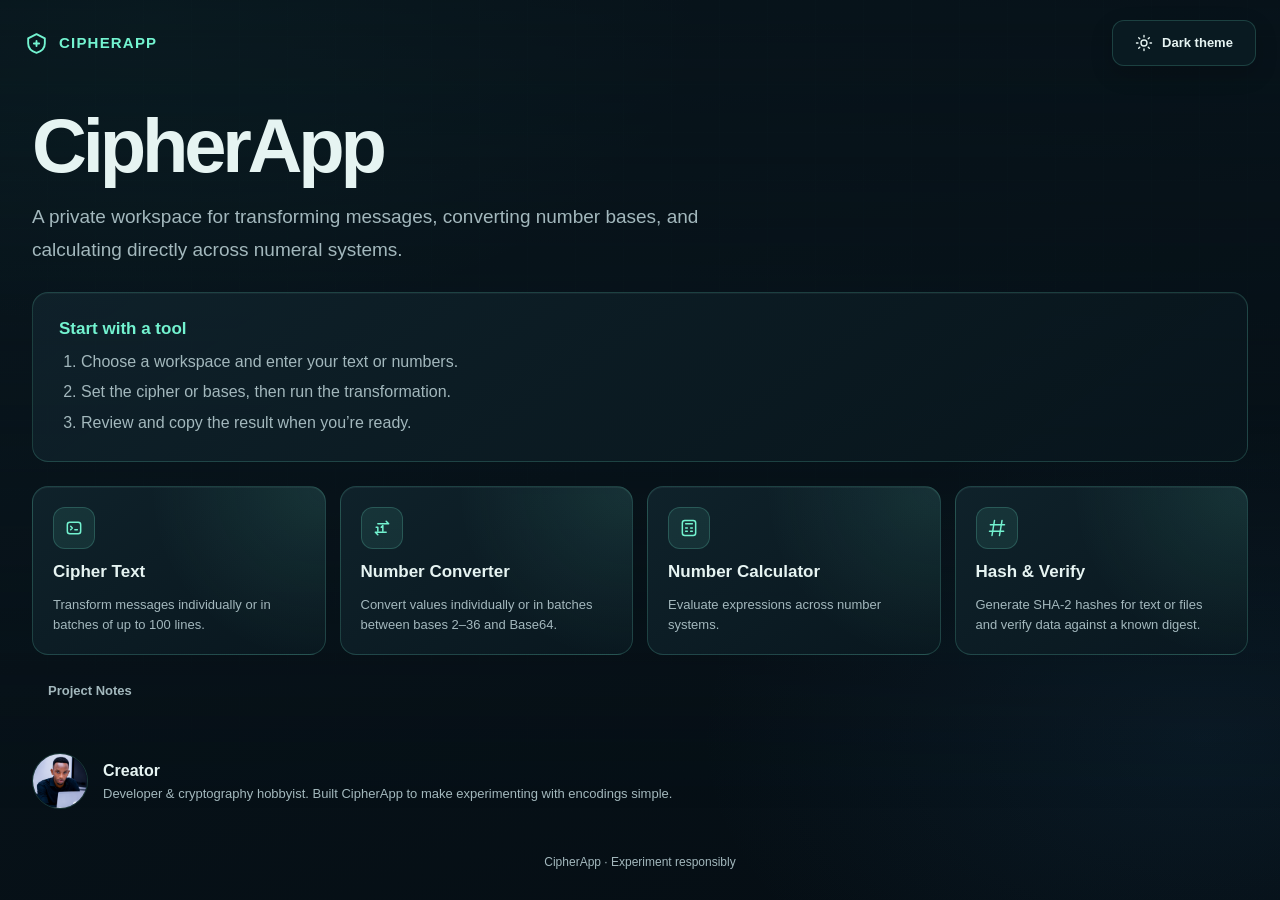
==== commit 47f5d0a3: "Hash-Verify added" ====
--- a/index.html
+++ b/index.html
@@ -147,6 +147,24 @@
           Number Calculator
           <span class="tool-description">Evaluate expressions across number systems.</span>
         </a>
+        <a class="big-btn" href="hash-verify.html">
+          <span class="tool-icon">
+            <svg
+              viewBox="0 0 24 24"
+              fill="none"
+              stroke="currentColor"
+              stroke-width="1.8"
+              stroke-linecap="round"
+              stroke-linejoin="round"
+              aria-hidden="true"
+              focusable="false"
+            >
+              <path d="M9 3 6 21M18 3l-3 18M4 8h17M3 16h17" />
+            </svg>
+          </span>
+          Hash &amp; Verify
+          <span class="tool-description">Generate SHA-2 hashes for text or files and verify data against a known digest.</span>
+        </a>
       </nav>
 
       <div class="extra-row">
--- a/style.css
+++ b/style.css
@@ -179,7 +179,7 @@
 
 .actions-row {
   display: grid;
-  grid-template-columns: repeat(3, minmax(0, 1fr));
+  grid-template-columns: repeat(4, minmax(0, 1fr));
   gap: 14px;
   margin: 0;
 }
@@ -760,6 +760,12 @@
   .tips-overlay {
     top: 12px;
     right: 12px;
+  }
+}
+
+@media (min-width: 761px) and (max-width: 900px) {
+  .actions-row {
+    grid-template-columns: repeat(2, minmax(0, 1fr));
   }
 }
 
@@ -1071,6 +1077,147 @@
     inset 0 1px 0 rgba(230, 244, 242, 0.06);
 }
 
+body.tool-page .hash-layout {
+  grid-template-columns: minmax(0, 1.1fr) minmax(0, 0.9fr);
+  align-items: start;
+}
+
+.hash-layout .workspace-intro,
+.hash-layout .hash-batch-panel {
+  grid-column: 1 / -1;
+}
+
+.hash-layout .panel-heading {
+  min-height: 58px;
+}
+
+.hash-layout .field-group {
+  margin-top: 16px;
+}
+
+.hash-layout .field-group:first-of-type {
+  margin-top: 0;
+}
+
+body.tool-page .hash-layout .hash-output {
+  min-height: 104px;
+  height: 104px;
+  overflow-wrap: anywhere;
+}
+
+.hash-layout input[type="file"] {
+  min-height: 48px;
+  padding: 8px;
+}
+
+.hash-layout .hash-section-note,
+.hash-layout .hash-empty-state {
+  color: var(--muted);
+  font-size: 13px;
+}
+
+.hash-layout .hash-section-note {
+  margin: 0 0 12px;
+}
+
+.hash-layout .hash-verification-result {
+  min-height: 24px;
+  margin-top: 16px;
+  font-size: 14px;
+  font-weight: 650;
+}
+
+.hash-verification-result[data-state="match"] {
+  color: #73f3d0;
+}
+
+.hash-verification-result[data-state="mismatch"] {
+  color: #ffaaaa;
+}
+
+.hash-layout .hash-batch-results {
+  margin-top: 18px;
+}
+
+.hash-layout .batch-result pre {
+  user-select: text;
+}
+
+.hash-layout .hash-empty-state {
+  margin: 18px 0 0;
+}
+
+.hash-docs-button {
+  min-height: 46px;
+  padding: 10px 14px;
+}
+
+.hash-docs-dialog {
+  width: min(760px, calc(100vw - 32px));
+  max-width: none;
+  max-height: min(82vh, 760px);
+  margin: auto;
+  padding: clamp(20px, 4vw, 32px);
+  overflow: auto;
+  border: 1px solid var(--border);
+  border-radius: 18px;
+  background: var(--panel);
+  color: var(--text);
+  box-shadow: 0 24px 80px rgba(0, 0, 0, 0.48);
+}
+
+.hash-docs-dialog::backdrop {
+  background: rgba(1, 8, 12, 0.72);
+  backdrop-filter: blur(4px);
+}
+
+.hash-docs-header {
+  display: flex;
+  align-items: start;
+  justify-content: space-between;
+  gap: 20px;
+  margin-bottom: 20px;
+}
+
+.hash-docs-header h2 {
+  margin: 4px 0 0;
+  font-size: clamp(22px, 4vw, 30px);
+}
+
+.hash-docs-dialog .workspace-kicker {
+  margin: 0;
+}
+
+.hash-docs-content {
+  display: grid;
+  gap: 18px;
+}
+
+.hash-docs-content section {
+  padding-top: 16px;
+  border-top: 1px solid var(--border);
+}
+
+.hash-docs-content h3 {
+  margin: 0 0 8px;
+  color: var(--neon);
+  font-size: 16px;
+}
+
+.hash-docs-content p {
+  margin: 0;
+  color: var(--muted);
+}
+
+.hash-docs-content p + p {
+  margin-top: 8px;
+}
+
+.hash-docs-content code {
+  color: var(--accent);
+  font-family: "JetBrains Mono", ui-monospace, SFMono-Regular, Menlo, monospace;
+}
+
 body.tool-page .cipher-layout,
 body.tool-page .converter-layout {
   grid-template-columns: minmax(0, 1.15fr) minmax(320px, 0.85fr);
@@ -1351,6 +1498,16 @@
     font-size: 12px;
   }
 
+  .hash-docs-dialog {
+    width: calc(100vw - 20px);
+    max-height: 88vh;
+    padding: 18px;
+  }
+
+  .hash-docs-header {
+    align-items: center;
+  }
+
   body.tool-page .controls > .big-btn,
   body.tool-page .controls > .link-btn {
     flex-basis: 100%;
@@ -1381,6 +1538,14 @@
   color: var(--text);
 }
 
+html[data-theme="light"] body.tool-page .hash-verification-result[data-state="match"] {
+  color: #176f58;
+}
+
+html[data-theme="light"] body.tool-page .hash-verification-result[data-state="mismatch"] {
+  color: #a52e2a;
+}
+
 html[data-theme="light"] body.tool-page .workspace-intro p,
 html[data-theme="light"] body.tool-page .panel-heading p,
 html[data-theme="light"] body.tool-page .field-group label,
@@ -1415,6 +1580,15 @@
 }
 
 @media (max-width: 760px) {
+  body.tool-page .hash-layout {
+    grid-template-columns: minmax(0, 1fr);
+  }
+
+  .hash-layout .workspace-intro,
+  .hash-layout .hash-batch-panel {
+    grid-column: 1;
+  }
+
   body.tool-page .topbar {
     width: calc(100% - 32px);
   }
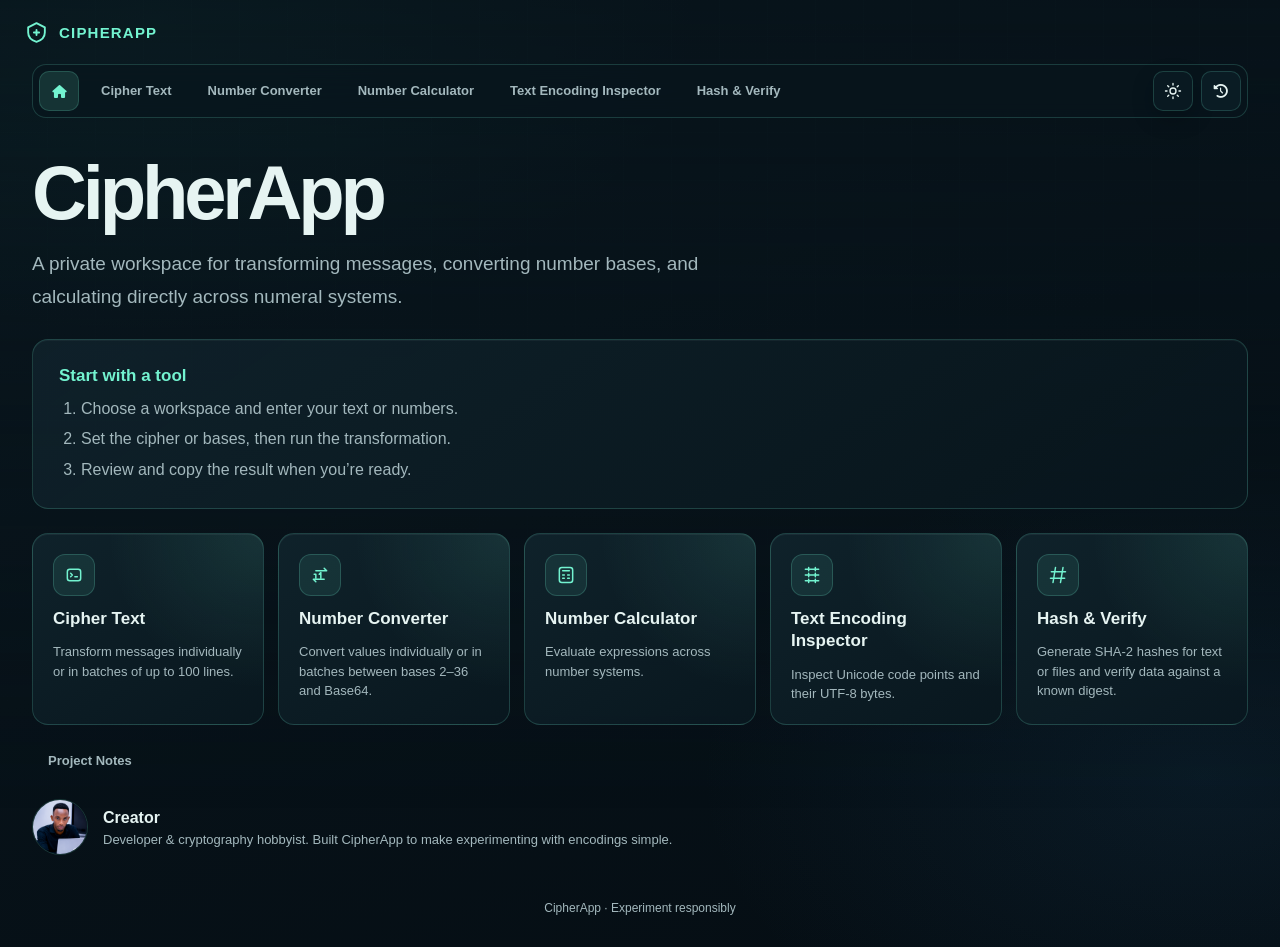
==== commit 5172be0a: "New look" ====
--- a/index.html
+++ b/index.html
@@ -6,11 +6,16 @@
     <meta name="theme-color" content="#071219" />
     <title>CipherApp — Home</title>
     <script src="theme.js"></script>
+    <script src="history.js"></script>
     <link rel="preconnect" href="https://fonts.googleapis.com" />
     <link rel="preconnect" href="https://fonts.gstatic.com" crossorigin />
     <link
       href="https://fonts.googleapis.com/css2?family=JetBrains+Mono:wght@300;400;600&display=swap"
       rel="stylesheet"
+    />
+    <link
+      rel="stylesheet"
+      href="https://cdnjs.cloudflare.com/ajax/libs/font-awesome/6.7.2/css/all.min.css"
     />
     <link rel="stylesheet" href="style.css" />
   </head>
@@ -18,7 +23,7 @@
     <a class="skip-link" href="#main-content">Skip to content</a>
     <div class="matrix"></div>
     <header class="topbar">
-      <div class="brand">
+      <a class="brand" href="index.html" aria-label="CipherApp home">
         <svg
           class="brand-mark"
           viewBox="0 0 24 24"
@@ -34,44 +39,59 @@
           <path d="M9.5 12h5M12 9.5v5" />
         </svg>
         CipherApp
+      </a>
+    </header>
+
+    <nav class="tool-nav" aria-label="Tool navigation">
+      <div class="nav-links">
+        <a href="index.html" aria-current="page" aria-label="Home" title="Home">
+          <i class="fa-solid fa-house" aria-hidden="true"></i>
+        </a>
+        <a href="ciphertext.html">Cipher Text</a>
+        <a href="numconv.html">Number Converter</a>
+        <a href="numcalc.html">Number Calculator</a>
+        <a href="encoding-inspector.html">Text Encoding Inspector</a>
+        <a href="hash-verify.html">Hash &amp; Verify</a>
       </div>
-      <button
-        class="theme-toggle"
-        type="button"
-        data-theme-toggle
-        aria-label="Switch to light theme"
-        aria-pressed="false"
-      >
-        <svg
-          class="theme-icon theme-icon-sun"
-          viewBox="0 0 24 24"
-          fill="none"
-          stroke="currentColor"
-          stroke-width="1.8"
-          stroke-linecap="round"
-          stroke-linejoin="round"
-          aria-hidden="true"
-          focusable="false"
+      <div class="tips-overlay">
+        <button
+          class="theme-toggle"
+          type="button"
+          data-theme-toggle
+          aria-label="Switch to light theme"
+          title="Switch to light theme"
+          aria-pressed="false"
         >
-          <circle cx="12" cy="12" r="4" />
-          <path d="M12 2v2m0 16v2M4.93 4.93l1.42 1.42m11.3 11.3 1.42 1.42M2 12h2m16 0h2M4.93 19.07l1.42-1.42m11.3-11.3 1.42-1.42" />
-        </svg>
-        <svg
-          class="theme-icon theme-icon-moon"
-          viewBox="0 0 24 24"
-          fill="none"
-          stroke="currentColor"
-          stroke-width="1.8"
-          stroke-linecap="round"
-          stroke-linejoin="round"
-          aria-hidden="true"
-          focusable="false"
-        >
-          <path d="M20.5 15.5A8.5 8.5 0 0 1 8.5 3.5a8.6 8.6 0 1 0 12 12Z" />
-        </svg>
-        <span class="theme-label">Dark theme</span>
-      </button>
-    </header>
+          <svg
+            class="theme-icon theme-icon-sun"
+            viewBox="0 0 24 24"
+            fill="none"
+            stroke="currentColor"
+            stroke-width="1.8"
+            stroke-linecap="round"
+            stroke-linejoin="round"
+            aria-hidden="true"
+            focusable="false"
+          >
+            <circle cx="12" cy="12" r="4" />
+            <path d="M12 2v2m0 16v2M4.93 4.93l1.42 1.42m11.3 11.3 1.42 1.42M2 12h2m16 0h2M4.93 19.07l1.42-1.42m11.3-11.3 1.42-1.42" />
+          </svg>
+          <svg
+            class="theme-icon theme-icon-moon"
+            viewBox="0 0 24 24"
+            fill="none"
+            stroke="currentColor"
+            stroke-width="1.8"
+            stroke-linecap="round"
+            stroke-linejoin="round"
+            aria-hidden="true"
+            focusable="false"
+          >
+            <path d="M20.5 15.5A8.5 8.5 0 0 1 8.5 3.5a8.6 8.6 0 1 0 12 12Z" />
+          </svg>
+        </button>
+      </div>
+    </nav>
 
     <main class="center" id="main-content" tabindex="-1">
       <h1>CipherApp</h1>
@@ -89,7 +109,7 @@
         </ol>
       </section>
 
-      <nav class="actions-row" id="tools" aria-label="CipherApp tools">
+      <nav class="actions-row" id="tools" aria-label="Available tools">
         <a class="big-btn" href="ciphertext.html">
           <span class="tool-icon">
             <svg
@@ -146,6 +166,25 @@
           </span>
           Number Calculator
           <span class="tool-description">Evaluate expressions across number systems.</span>
+        </a>
+        <a class="big-btn" href="encoding-inspector.html">
+          <span class="tool-icon">
+            <svg
+              viewBox="0 0 24 24"
+              fill="none"
+              stroke="currentColor"
+              stroke-width="1.8"
+              stroke-linecap="round"
+              stroke-linejoin="round"
+              aria-hidden="true"
+              focusable="false"
+            >
+              <path d="M4 5h16M4 12h16M4 19h16" />
+              <path d="M8 3v4m8-4v4M8 10v4m8-4v4M8 17v4m8-4v4" />
+            </svg>
+          </span>
+          Text Encoding Inspector
+          <span class="tool-description">Inspect Unicode code points and their UTF-8 bytes.</span>
         </a>
         <a class="big-btn" href="hash-verify.html">
           <span class="tool-icon">
--- a/style.css
+++ b/style.css
@@ -108,6 +108,116 @@
   font-weight: 700;
   letter-spacing: 0.08em;
   text-transform: uppercase;
+  text-decoration: none;
+}
+
+.tool-nav {
+  position: sticky;
+  z-index: 11;
+  top: 64px;
+  display: flex;
+  align-items: center;
+  flex-wrap: nowrap;
+  gap: 8px;
+  width: min(100% - clamp(24px, 5vw, 72px), 1280px);
+  margin: 14px auto 0;
+  padding: 6px;
+  overflow: visible;
+  border: 1px solid var(--border);
+  border-radius: 14px;
+  background: rgba(8, 22, 29, 0.66);
+  backdrop-filter: blur(14px);
+}
+
+.nav-links {
+  display: flex;
+  flex: 1 1 auto;
+  gap: 8px;
+  min-width: 0;
+  overflow-x: auto;
+  scrollbar-color: var(--muted) transparent;
+  scrollbar-width: thin;
+}
+
+html[data-theme="light"] .tool-nav {
+  background: rgba(255, 255, 255, 0.72);
+}
+
+.tool-nav a {
+  display: inline-flex;
+  flex: 0 0 auto;
+  align-items: center;
+  min-height: 40px;
+  padding: 8px 13px;
+  border: 1px solid transparent;
+  border-radius: 10px;
+  color: var(--muted);
+  font-size: 13px;
+  font-weight: 650;
+  line-height: 1.25;
+  text-decoration: none;
+  white-space: nowrap;
+}
+
+.tool-nav a:hover {
+  border-color: var(--border);
+  background: rgba(115, 243, 208, 0.08);
+  color: var(--text);
+}
+
+.tool-nav a[aria-current="page"] {
+  border-color: var(--border);
+  background: rgba(115, 243, 208, 0.13);
+  color: var(--neon);
+}
+
+.nav-links a[aria-label="Home"] {
+  min-width: 40px;
+  justify-content: center;
+  padding-right: 10px;
+  padding-left: 10px;
+}
+
+.tool-nav .tips-overlay {
+  position: relative;
+  top: auto;
+  right: auto;
+  z-index: 12;
+  display: flex;
+  flex: 0 0 auto;
+  flex-direction: row;
+  align-items: center;
+  gap: 8px;
+  pointer-events: auto;
+}
+
+.tool-nav .theme-toggle,
+.tool-nav .tips-toggle,
+.tool-nav .history-open,
+.tool-nav .hash-docs-button {
+  width: 40px;
+  min-width: 40px;
+  height: 40px;
+  min-height: 40px;
+  margin: 0;
+  padding: 0;
+  border-radius: 10px;
+}
+
+.tool-nav .theme-toggle {
+  gap: 0;
+}
+
+.tool-nav .tips-toggle {
+  font-size: 15px;
+}
+
+.tool-nav .tips-popup {
+  z-index: 20;
+}
+
+.tool-nav .history-open {
+  pointer-events: auto;
 }
 
 .brand-mark {
@@ -179,7 +289,7 @@
 
 .actions-row {
   display: grid;
-  grid-template-columns: repeat(4, minmax(0, 1fr));
+  grid-template-columns: repeat(auto-fit, minmax(min(100%, 210px), 1fr));
   gap: 14px;
   margin: 0;
 }
@@ -790,6 +900,10 @@
   }
 
   .mode-row {
+    grid-template-columns: 1fr;
+  }
+
+  .encoding-summary {
     grid-template-columns: 1fr;
   }
 
@@ -1171,6 +1285,145 @@
   backdrop-filter: blur(4px);
 }
 
+.history-open {
+  pointer-events: auto;
+  white-space: nowrap;
+}
+
+body:not(.tool-page) .topbar .history-open {
+  margin-left: 10px;
+}
+
+.history-dialog {
+  width: min(760px, calc(100vw - 32px));
+  max-width: none;
+  max-height: min(84vh, 780px);
+  margin: auto;
+  padding: clamp(18px, 4vw, 30px);
+  overflow: auto;
+  border: 1px solid var(--border);
+  border-radius: 18px;
+  background: var(--panel);
+  color: var(--text);
+  box-shadow: 0 24px 80px rgba(0, 0, 0, 0.48);
+}
+
+.history-dialog::backdrop {
+  background: rgba(1, 8, 12, 0.72);
+  backdrop-filter: blur(4px);
+}
+
+.history-dialog-header {
+  display: flex;
+  align-items: start;
+  justify-content: space-between;
+  gap: 16px;
+}
+
+.history-dialog-header h2 {
+  margin: 4px 0 0;
+  color: var(--text);
+}
+
+.history-disclosure,
+.history-state,
+.history-empty,
+.history-dialog-status {
+  color: var(--muted);
+  font-size: 13px;
+}
+
+.history-disclosure {
+  margin: 16px 0;
+}
+
+.history-toggle {
+  display: flex;
+  align-items: center;
+  gap: 10px;
+  width: fit-content;
+  color: var(--neon);
+  font-weight: 650;
+  cursor: pointer;
+}
+
+.history-toggle input {
+  width: 18px;
+  height: 18px;
+  accent-color: var(--neon);
+}
+
+.history-state {
+  margin: 8px 0;
+}
+
+.history-actions {
+  display: flex;
+  justify-content: flex-end;
+  margin: 12px 0;
+}
+
+.history-entry {
+  margin-top: 10px;
+  border: 1px solid var(--border);
+  border-radius: 12px;
+  background: rgba(4, 14, 20, 0.3);
+}
+
+.history-entry summary {
+  padding: 12px 14px;
+  color: var(--neon);
+  cursor: pointer;
+  overflow-wrap: anywhere;
+}
+
+.history-entry-content {
+  display: grid;
+  gap: 6px;
+  padding: 0 14px 12px;
+}
+
+.history-entry-content strong {
+  color: var(--muted);
+  font-size: 12px;
+  text-transform: uppercase;
+}
+
+.history-entry-content pre {
+  max-height: 220px;
+  margin: 0 0 8px;
+  overflow: auto;
+  color: var(--text);
+  font: 13px/1.6 "JetBrains Mono", ui-monospace, SFMono-Regular, Menlo, monospace;
+  white-space: pre-wrap;
+  overflow-wrap: anywhere;
+}
+
+.history-entry-actions {
+  display: flex;
+  justify-content: flex-end;
+  padding: 0 14px 12px;
+}
+
+.history-error {
+  color: #ffaaaa;
+  font-size: 13px;
+}
+
+.history-toast {
+  position: fixed;
+  right: 18px;
+  bottom: 18px;
+  z-index: 20;
+  max-width: min(520px, calc(100vw - 36px));
+  padding: 12px 16px;
+  border: 1px solid rgba(255, 142, 142, 0.55);
+  border-radius: 12px;
+  background: var(--panel);
+  color: var(--text);
+  box-shadow: 0 12px 36px rgba(0, 0, 0, 0.3);
+}
+
 .hash-docs-header {
   display: flex;
   align-items: start;
@@ -1221,6 +1474,104 @@
 body.tool-page .cipher-layout,
 body.tool-page .converter-layout {
   grid-template-columns: minmax(0, 1.15fr) minmax(320px, 0.85fr);
+}
+
+body.tool-page .encoding-layout .workspace-intro,
+body.tool-page .encoding-layout .encoding-input-panel,
+body.tool-page .encoding-layout .encoding-output-panel {
+  grid-column: 1 / -1;
+}
+
+body.tool-page .encoding-layout .field-group textarea {
+  min-height: 180px;
+}
+
+body.tool-page .encoding-layout button:disabled {
+  cursor: not-allowed;
+  opacity: 0.55;
+  box-shadow: none;
+}
+
+.encoding-summary {
+  display: grid;
+  grid-template-columns: repeat(3, minmax(0, 1fr));
+  gap: 12px;
+  margin: 0 0 18px;
+}
+
+.encoding-stat {
+  display: grid;
+  gap: 4px;
+  min-width: 0;
+  padding: 14px;
+  border: 1px solid var(--border);
+  border-radius: 12px;
+  background: rgba(4, 14, 20, 0.38);
+}
+
+.encoding-stat span {
+  color: var(--muted);
+  font-size: 12px;
+}
+
+.encoding-stat strong {
+  color: var(--text);
+  font: 600 20px/1.3 "JetBrains Mono", ui-monospace, SFMono-Regular, Menlo, monospace;
+  overflow-wrap: anywhere;
+}
+
+.encoding-byte-output {
+  min-height: 72px;
+  padding: 14px;
+  font: 13px/1.8 "JetBrains Mono", ui-monospace, SFMono-Regular, Menlo, monospace;
+  overflow-wrap: anywhere;
+}
+
+.encoding-table-wrap {
+  max-width: 100%;
+  overflow-x: auto;
+  border: 1px solid var(--border);
+  border-radius: 12px;
+}
+
+.encoding-table {
+  width: 100%;
+  border-collapse: collapse;
+  font: 13px/1.5 "JetBrains Mono", ui-monospace, SFMono-Regular, Menlo, monospace;
+  text-align: left;
+}
+
+.encoding-table th,
+.encoding-table td {
+  padding: 10px 12px;
+  border-bottom: 1px solid var(--border);
+  vertical-align: top;
+}
+
+.encoding-table th {
+  color: var(--neon);
+  font-size: 11px;
+  text-transform: uppercase;
+}
+
+.encoding-table td {
+  color: var(--text);
+  white-space: pre-wrap;
+  overflow-wrap: anywhere;
+}
+
+.encoding-table tbody tr:last-child td {
+  border-bottom: 0;
+}
+
+.encoding-table .encoding-character {
+  font-family: "Segoe UI", "Helvetica Neue", Arial, ui-sans-serif, system-ui, sans-serif;
+}
+
+.encoding-note {
+  margin: 14px 0 0;
+  color: var(--muted);
+  font-size: 13px;
 }
 
 body.tool-page .workspace-intro {
@@ -1383,21 +1734,27 @@
   grid-column: 1 / -1;
 }
 
-.calculator-layout .page-header {
-  align-items: center;
-  padding-bottom: 16px;
-  border-bottom: 1px solid var(--border);
-}
-
-.calculator-layout .page-header h1 {
-  margin: 0;
-  color: var(--text);
-  font-size: clamp(32px, 4.5vw, 52px);
-}
-
 .calculator-layout .panel-grid {
+  display: grid;
   grid-template-columns: minmax(0, 1.25fr) minmax(280px, 0.75fr);
   gap: 20px;
+  align-items: start;
+}
+
+.calculator-layout .panel-grid > .panel-card {
+  padding: clamp(18px, 2.4vw, 28px);
+}
+
+.calculator-layout .field-group {
+  display: flex;
+  flex-direction: column;
+  gap: 8px;
+  margin-top: 16px;
+}
+
+.calculator-layout .panel-grid > .panel-card:first-child > .field-group:first-child,
+.calculator-layout .panel-grid > .panel-card.right > .field-group:first-child {
+  margin-top: 0;
 }
 
 .calculator-layout .panel-grid .panel-card.right {
@@ -1406,6 +1763,20 @@
 
 .calculator-layout .field-group textarea {
   min-height: 240px;
+}
+
+.calculator-layout .controls {
+  display: flex;
+  flex-wrap: wrap;
+  gap: 12px;
+  margin-top: 16px;
+}
+
+.calculator-layout .hint-list {
+  margin: 14px 0 0;
+  padding-left: 22px;
+  color: var(--muted);
+  line-height: 1.8;
 }
 
 @media (max-width: 900px) {
@@ -1439,6 +1810,11 @@
     width: calc(100% - 32px);
   }
 
+  .tool-nav {
+    width: calc(100% - 32px);
+    margin-top: 10px;
+  }
+
   .topbar .brand {
     font-size: 13px;
   }
@@ -1455,6 +1831,38 @@
     padding-top: 12px;
   }
 
+  .tool-nav {
+    width: calc(100% - 24px);
+    margin-top: 8px;
+    padding: 4px;
+  }
+
+  .nav-links {
+    gap: 4px;
+  }
+
+  .tool-nav a {
+    min-height: 38px;
+    padding: 8px 11px;
+    font-size: 12px;
+  }
+
+  .tool-nav .tips-overlay {
+    top: auto;
+    right: auto;
+    gap: 4px;
+  }
+
+  .tool-nav .theme-toggle,
+  .tool-nav .tips-toggle,
+  .tool-nav .history-open,
+  .tool-nav .hash-docs-button {
+    width: 36px;
+    min-width: 36px;
+    height: 36px;
+    min-height: 36px;
+  }
+
   body.tool-page .topbar .brand {
     display: none;
   }
@@ -1477,8 +1885,8 @@
 
   body.tool-page .tips-overlay {
     top: 10px;
-    right: 12px;
-    gap: 6px;
+    right: 8px;
+    gap: 4px;
   }
 
   body.tool-page .home-link,
@@ -1487,6 +1895,10 @@
     min-height: 42px;
   }
 
+  body.tool-page .tips-overlay .home-link {
+    padding: 8px;
+  }
+
   body.tool-page .tips-toggle {
     width: 42px;
     height: 42px;
@@ -1494,7 +1906,14 @@
 
   body.tool-page .tips-overlay .theme-toggle {
     min-width: 0;
-    padding: 8px 10px;
+    padding: 8px;
+    font-size: 12px;
+  }
+
+  body.tool-page .tips-overlay .history-open {
+    min-width: 0;
+    min-height: 42px;
+    padding: 8px;
     font-size: 12px;
   }
 
@@ -1516,9 +1935,10 @@
     padding: 12px 16px;
   }
 
-  .calculator-layout .page-header {
-    align-items: start;
-  }
+  .encoding-summary {
+    grid-template-columns: 1fr;
+  }
+
 }
 
 html[data-theme="light"] body.tool-page .cipher-shell,
@@ -1534,10 +1954,6 @@
 
 html[data-theme="light"] body.tool-page .workspace-intro h1,
 html[data-theme="light"] body.tool-page .panel-heading h2,
-html[data-theme="light"] .calculator-layout .page-header h1 {
-  color: var(--text);
-}
-
 html[data-theme="light"] body.tool-page .hash-verification-result[data-state="match"] {
   color: #176f58;
 }
@@ -1579,6 +1995,40 @@
   color: var(--text);
 }
 
+@media (max-width: 560px) {
+  body.tool-page .tool-nav .tips-overlay {
+    top: auto;
+    right: auto;
+    gap: 4px;
+  }
+}
+
+@media (max-width: 480px) {
+  .tool-nav {
+    gap: 4px;
+  }
+
+  .tool-nav .nav-links {
+    gap: 2px;
+  }
+}
+
+html[data-theme="light"] .history-dialog,
+html[data-theme="light"] .history-toast {
+  border-color: var(--border);
+  background: rgba(255, 255, 255, 0.98);
+  color: var(--text);
+  box-shadow: 0 18px 44px rgba(32, 69, 74, 0.16);
+}
+
+html[data-theme="light"] .history-entry {
+  background: rgba(234, 246, 242, 0.6);
+}
+
+html[data-theme="light"] .history-entry-content pre {
+  color: var(--text);
+}
+
 @media (max-width: 760px) {
   body.tool-page .hash-layout {
     grid-template-columns: minmax(0, 1fr);
@@ -1593,3 +2043,8 @@
     width: calc(100% - 32px);
   }
 }
+
+body.tool-page .tool-nav .tips-overlay {
+  top: auto;
+  right: auto;
+}
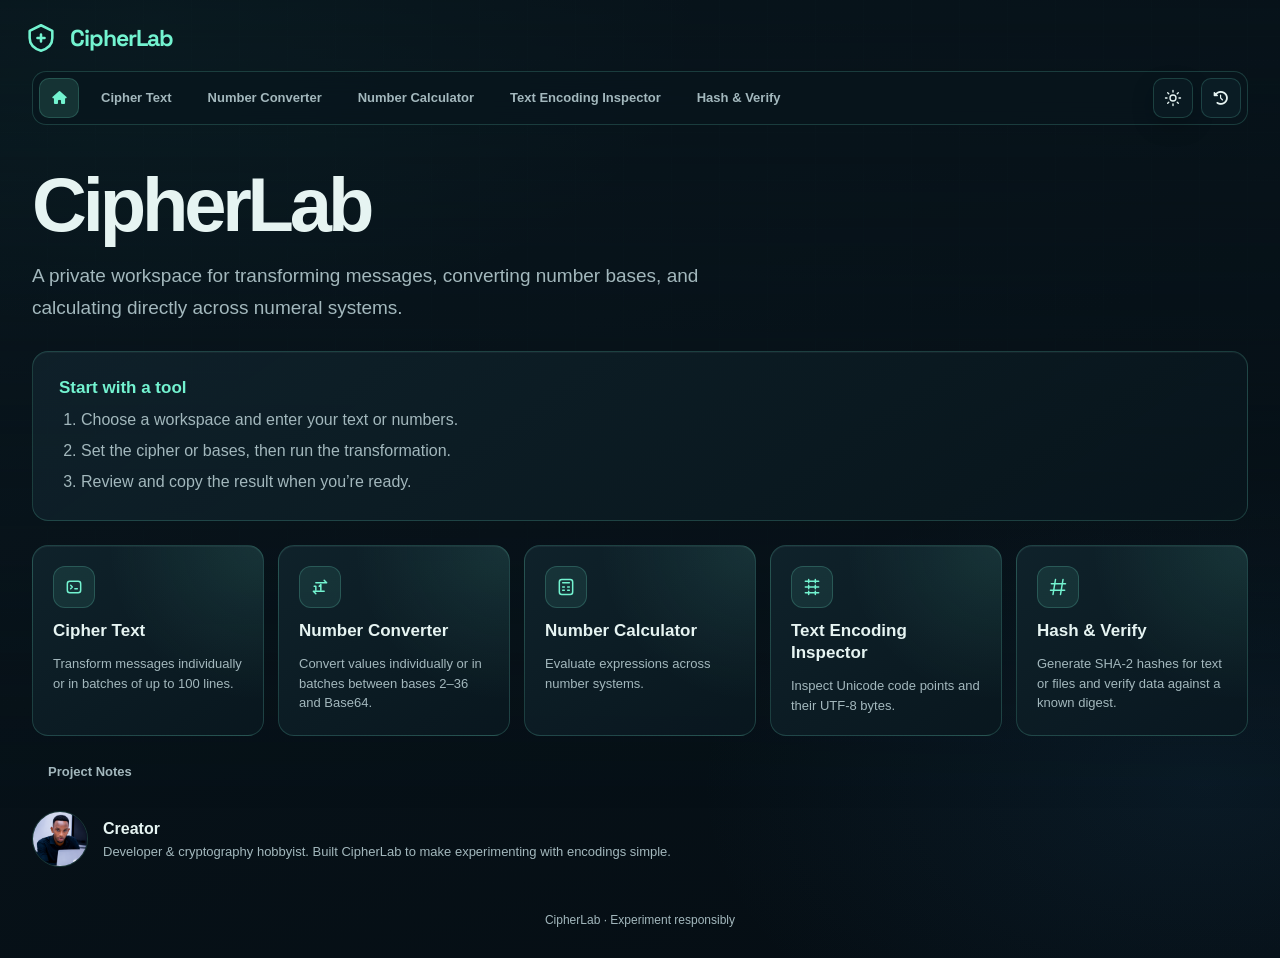
==== commit 1c1b2a22: "CipherLab" ====
--- a/index.html
+++ b/index.html
@@ -4,13 +4,13 @@
     <meta charset="utf-8" />
     <meta name="viewport" content="width=device-width, initial-scale=1" />
     <meta name="theme-color" content="#071219" />
-    <title>CipherApp — Home</title>
+    <title>CipherLab — Home</title>
     <script src="theme.js"></script>
     <script src="history.js"></script>
     <link rel="preconnect" href="https://fonts.googleapis.com" />
     <link rel="preconnect" href="https://fonts.gstatic.com" crossorigin />
     <link
-      href="https://fonts.googleapis.com/css2?family=JetBrains+Mono:wght@300;400;600&display=swap"
+      href="https://fonts.googleapis.com/css2?family=JetBrains+Mono:wght@300;400;600&family=Space+Grotesk:wght@500;600;700&display=swap"
       rel="stylesheet"
     />
     <link
@@ -23,7 +23,7 @@
     <a class="skip-link" href="#main-content">Skip to content</a>
     <div class="matrix"></div>
     <header class="topbar">
-      <a class="brand" href="index.html" aria-label="CipherApp home">
+      <a class="brand" href="index.html" aria-label="CipherLab home">
         <svg
           class="brand-mark"
           viewBox="0 0 24 24"
@@ -38,7 +38,7 @@
           <path d="M12 3 20 7v5c0 4.5-3.1 7.5-8 9-4.9-1.5-8-4.5-8-9V7l8-4Z" />
           <path d="M9.5 12h5M12 9.5v5" />
         </svg>
-        CipherApp
+        CipherLab
       </a>
     </header>
 
@@ -94,7 +94,7 @@
     </nav>
 
     <main class="center" id="main-content" tabindex="-1">
-      <h1>CipherApp</h1>
+      <h1>CipherLab</h1>
       <p class="lead">
         A private workspace for transforming messages, converting number bases,
         and calculating directly across numeral systems.
@@ -222,13 +222,13 @@
         <div>
           <div class="dev-name">Creator</div>
           <div class="dev-bio">
-            Developer & cryptography hobbyist. Built CipherApp to make
+            Developer & cryptography hobbyist. Built CipherLab to make
             experimenting with encodings simple.
           </div>
         </div>
       </aside>
     </main>
 
-    <footer class="footer">CipherApp · Experiment responsibly</footer>
+    <footer class="footer">CipherLab · Experiment responsibly</footer>
   </body>
 </html>
--- a/style.css
+++ b/style.css
@@ -102,12 +102,12 @@
 .brand {
   display: inline-flex;
   align-items: center;
-  gap: 10px;
+  gap: 12px;
   color: var(--neon);
-  font-size: 15px;
+  font-family: "Space Grotesk", "Segoe UI", sans-serif;
+  font-size: 23px;
   font-weight: 700;
-  letter-spacing: 0.08em;
-  text-transform: uppercase;
+  letter-spacing: -0.045em;
   text-decoration: none;
 }
 
@@ -221,8 +221,8 @@
 }
 
 .brand-mark {
-  width: 25px;
-  height: 25px;
+  width: 34px;
+  height: 34px;
   flex: 0 0 auto;
 }
 
@@ -1816,7 +1816,13 @@
   }
 
   .topbar .brand {
-    font-size: 13px;
+    gap: 9px;
+    font-size: 19px;
+  }
+
+  .brand-mark {
+    width: 29px;
+    height: 29px;
   }
 
   .theme-toggle {
